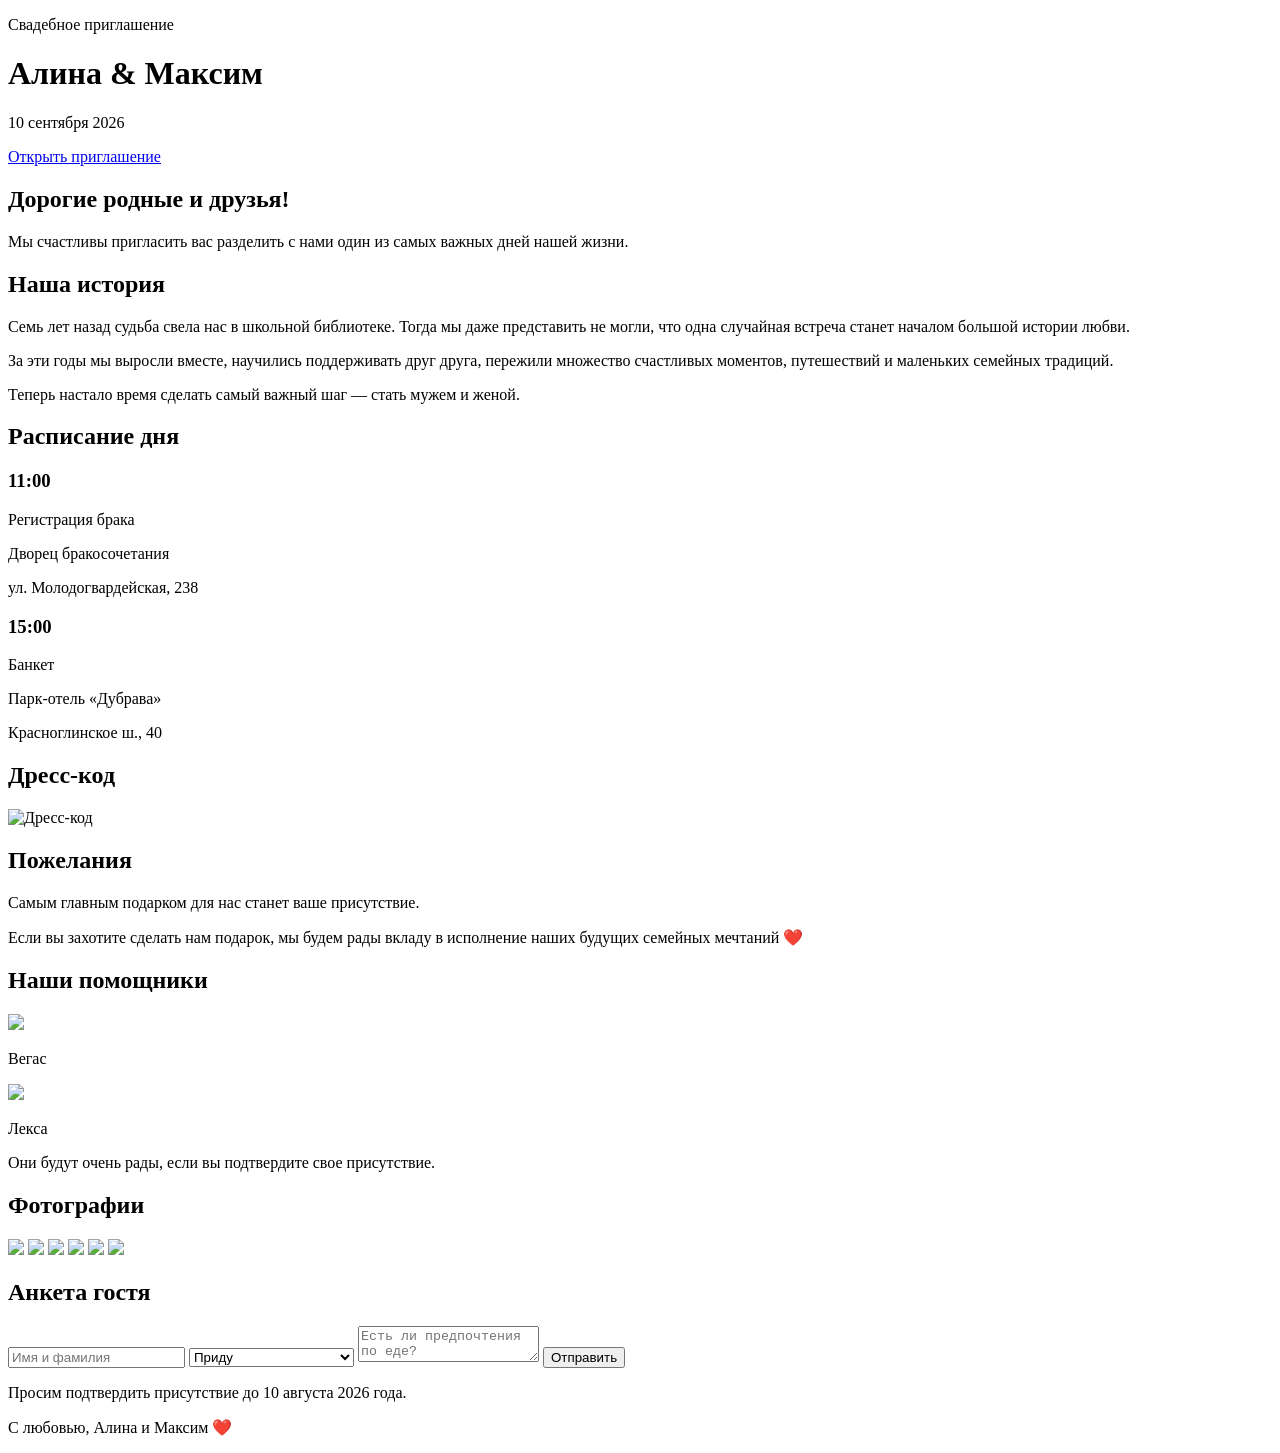
==== index.html @ b19cede5 "Create index.html" ====
<!DOCTYPE html>
<html lang="ru">
<head>
    <meta charset="UTF-8">
    <meta name="viewport" content="width=device-width, initial-scale=1.0">
    <title>Алина & Максим | 10.09.2026</title>

    <link rel="preconnect" href="https://fonts.googleapis.com">
    <link rel="preconnect" href="https://fonts.gstatic.com" crossorigin>

    <link href="https://fonts.googleapis.com/css2?family=Cormorant+Garamond:wght@300;400;500;600&family=Montserrat:wght@300;400;500&display=swap" rel="stylesheet">

    <link rel="stylesheet" href="style.css">
</head>

<body>

<header class="hero">

    <div class="overlay"></div>

    <div class="hero-content">

        <p class="subtitle">
            Свадебное приглашение
        </p>

        <h1>
            Алина <span>&</span> Максим
        </h1>

        <p class="date">
            10 сентября 2026
        </p>

        <a href="#invitation" class="button">
            Открыть приглашение
        </a>

    </div>

</header>

<section id="invitation" class="section">

    <h2>Дорогие родные и друзья!</h2>

    <p>
        Мы счастливы пригласить вас разделить с нами
        один из самых важных дней нашей жизни.
    </p>

</section>

<section class="section">

    <h2>Наша история</h2>

    <p>
        Семь лет назад судьба свела нас в школьной библиотеке.
        Тогда мы даже представить не могли,
        что одна случайная встреча станет началом
        большой истории любви.
    </p>

    <p>
        За эти годы мы выросли вместе,
        научились поддерживать друг друга,
        пережили множество счастливых моментов,
        путешествий и маленьких семейных традиций.
    </p>

    <p>
        Теперь настало время сделать самый важный шаг —
        стать мужем и женой.
    </p>

</section>

<section class="section">

    <h2>Расписание дня</h2>

    <div class="card">

        <h3>11:00</h3>

        <p>
            Регистрация брака
        </p>

        <p>
            Дворец бракосочетания
        </p>

        <p>
            ул. Молодогвардейская, 238
        </p>

    </div>

    <div class="card">

        <h3>15:00</h3>

        <p>
            Банкет
        </p>

        <p>
            Парк-отель «Дубрава»
        </p>

        <p>
            Красноглинское ш., 40
        </p>

    </div>

</section>

<section class="section">

    <h2>Дресс-код</h2>

    <img src="images/dresscode.jpg" alt="Дресс-код">

</section>

<section class="section">

    <h2>Пожелания</h2>

    <p>
        Самым главным подарком для нас станет ваше присутствие.
    </p>

    <p>
        Если вы захотите сделать нам подарок,
        мы будем рады вкладу в исполнение
        наших будущих семейных мечтаний ❤️
    </p>

</section>

<section class="section">

    <h2>Наши помощники</h2>

    <div class="cats">

        <div>

            <img src="images/vegas.png">

            <p>Вегас</p>

        </div>

        <div>

            <img src="images/lexa.png">

            <p>Лекса</p>

        </div>

    </div>

    <p>
        Они будут очень рады,
        если вы подтвердите свое присутствие.
    </p>

</section>

<section class="section">

    <h2>Фотографии</h2>

    <div class="gallery">

        <img src="images/photo1.jpg">
        <img src="images/photo2.jpg">
        <img src="images/photo3.jpg">
        <img src="images/photo4.jpg">
        <img src="images/photo5.jpg">
        <img src="images/photo6.jpg">

    </div>

</section>

<section class="section">

    <h2>Анкета гостя</h2>

    <form id="guestForm">

        <input
            type="text"
            placeholder="Имя и фамилия"
            required
        >

        <select required>

            <option>Приду</option>

            <option>К сожалению, не смогу</option>

        </select>

        <textarea
            placeholder="Есть ли предпочтения по еде?"
        ></textarea>

        <button type="submit">
            Отправить
        </button>

    </form>

    <p class="deadline">
        Просим подтвердить присутствие
        до 10 августа 2026 года.
    </p>

</section>

<footer>

    <p>
        С любовью,
        Алина и Максим ❤️
    </p>

</footer>

<script src="script.js"></script>

</body>
</html>
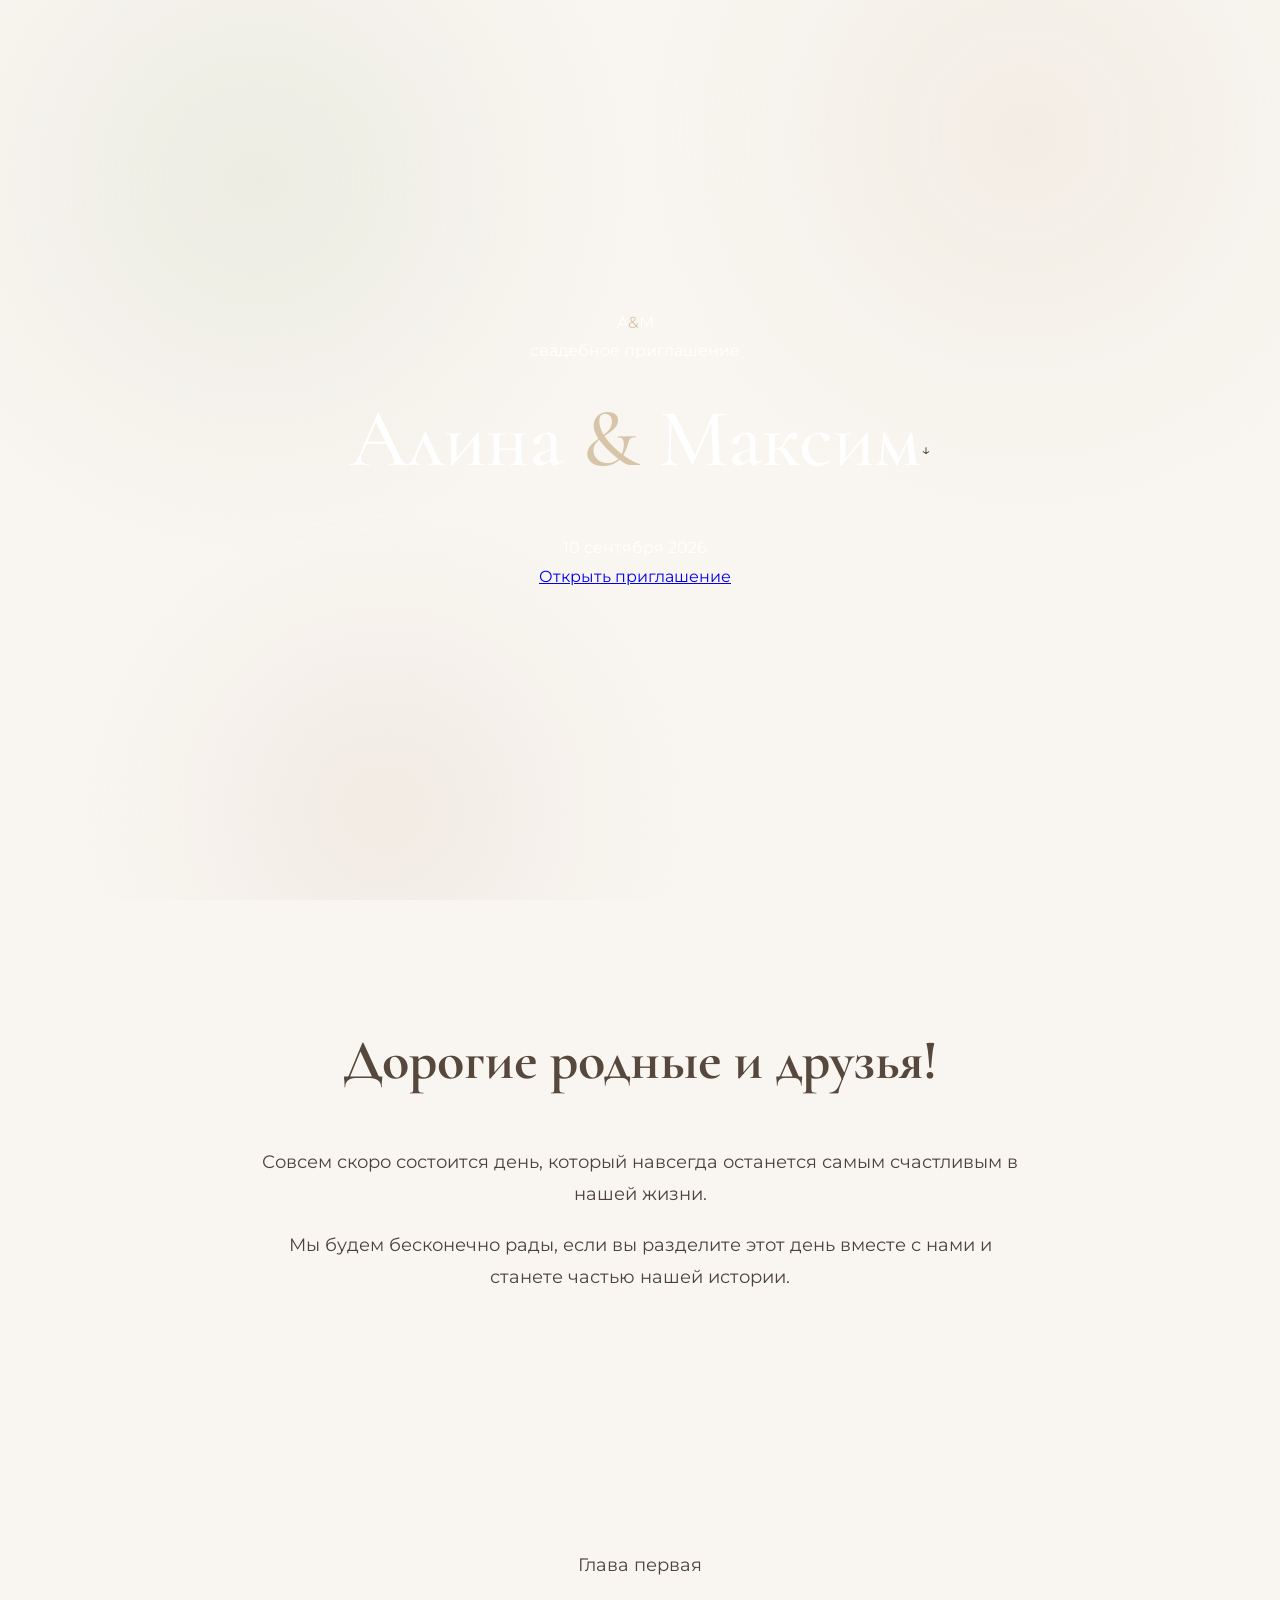
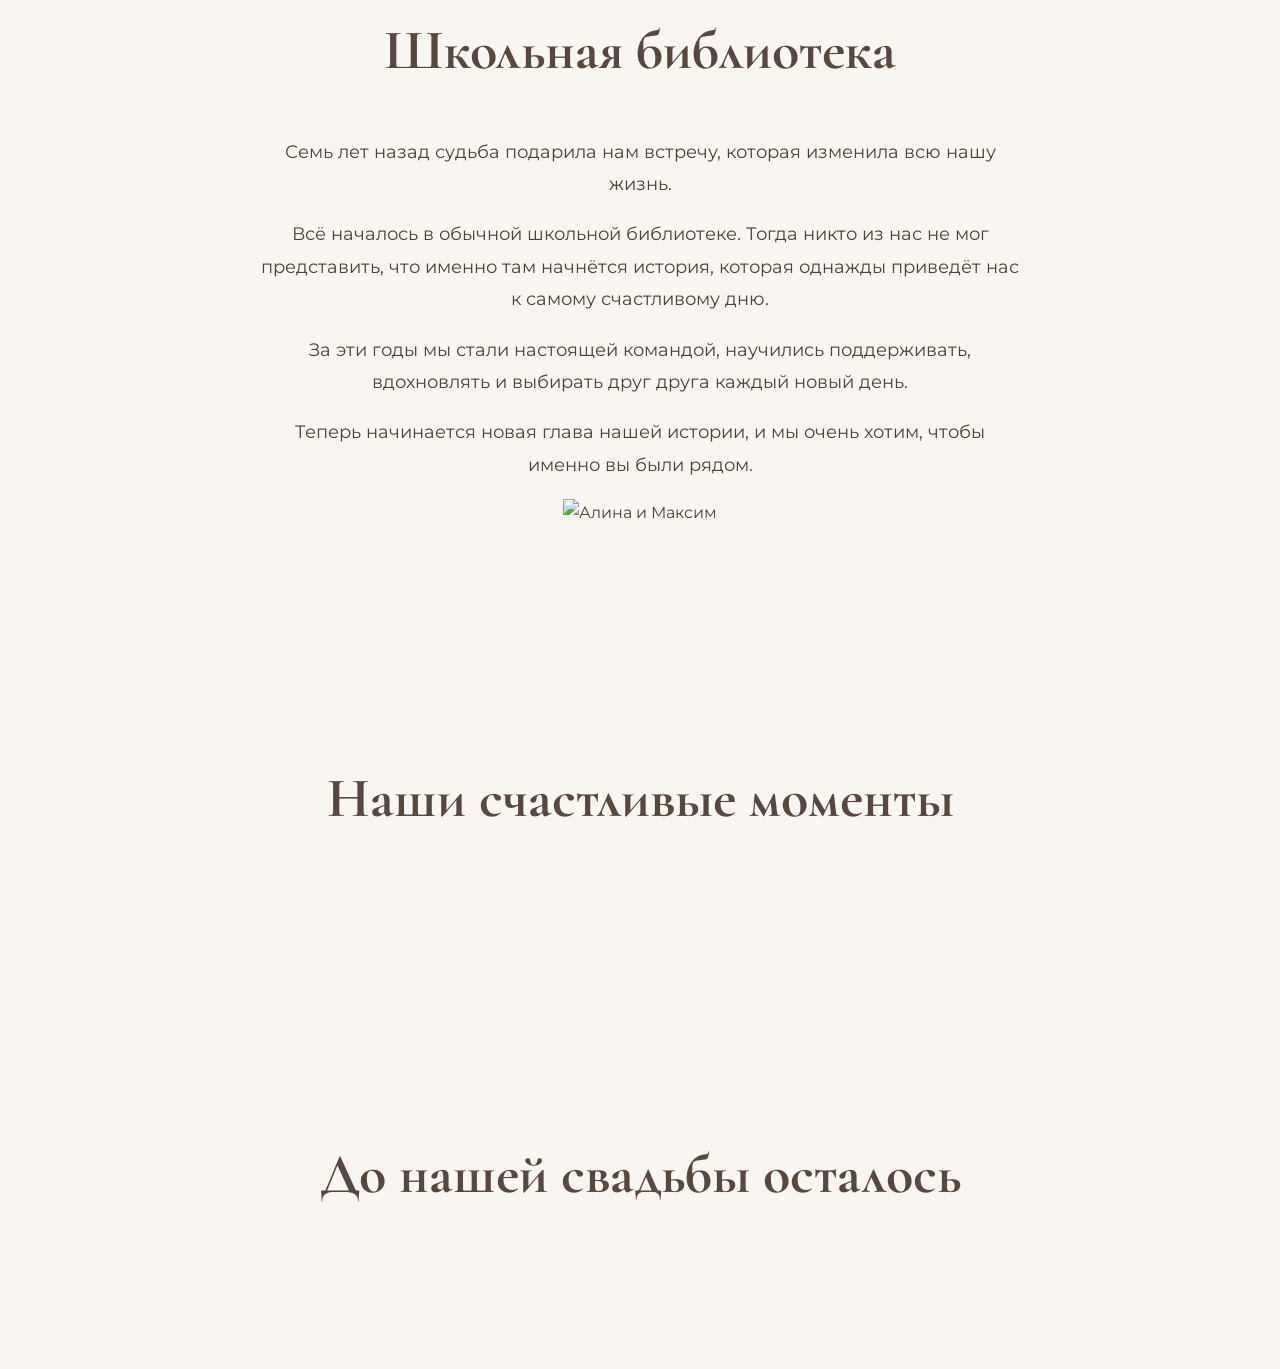
==== commit 7944c900: "Update index.html" ====
--- a/index.html
+++ b/index.html
@@ -1,243 +1,243 @@
 <!DOCTYPE html>
 <html lang="ru">
+
 <head>
+
     <meta charset="UTF-8">
     <meta name="viewport" content="width=device-width, initial-scale=1.0">
-    <title>Алина & Максим | 10.09.2026</title>
+
+    <title>Алина & Максим | 10 сентября 2026</title>
+
+    <meta name="description"
+        content="Свадебное приглашение Алины и Максима">
+
+    <meta name="theme-color" content="#F7F3EE">
 
     <link rel="preconnect" href="https://fonts.googleapis.com">
     <link rel="preconnect" href="https://fonts.gstatic.com" crossorigin>
 
-    <link href="https://fonts.googleapis.com/css2?family=Cormorant+Garamond:wght@300;400;500;600&family=Montserrat:wght@300;400;500&display=swap" rel="stylesheet">
+    <link href="https://fonts.googleapis.com/css2?family=Cormorant+Garamond:wght@300;400;500;600;700&family=Montserrat:wght@300;400;500&display=swap"
+        rel="stylesheet">
 
     <link rel="stylesheet" href="style.css">
+
 </head>
 
 <body>
 
+<!-- ================= HERO ================= -->
+
 <header class="hero">
 
-    <div class="overlay"></div>
+    <div class="hero-background"></div>
+
+    <div class="hero-overlay"></div>
 
     <div class="hero-content">
 
-        <p class="subtitle">
-            Свадебное приглашение
+        <div class="logo">
+
+            A<span>&</span>M
+
+        </div>
+
+        <p class="hero-subtitle">
+
+            свадебное приглашение
+
         </p>
 
         <h1>
-            Алина <span>&</span> Максим
+
+            Алина
+            <span>&</span>
+            Максим
+
         </h1>
 
-        <p class="date">
+        <p class="hero-date">
+
             10 сентября 2026
-        </p>
-
-        <a href="#invitation" class="button">
+
+        </p>
+
+        <a href="#welcome" class="main-button">
+
             Открыть приглашение
+
         </a>
 
     </div>
 
+    <div class="scroll-down">
+
+        ↓
+
+    </div>
+
 </header>
 
-<section id="invitation" class="section">
-
-    <h2>Дорогие родные и друзья!</h2>
-
-    <p>
-        Мы счастливы пригласить вас разделить с нами
-        один из самых важных дней нашей жизни.
-    </p>
-
-</section>
+<!-- ================= ПРИВЕТСТВИЕ ================= -->
+
+<section id="welcome" class="section">
+
+    <div class="container">
+
+        <h2>
+
+            Дорогие родные и друзья!
+
+        </h2>
+
+        <div class="divider"></div>
+
+        <p>
+
+            Совсем скоро состоится день,
+            который навсегда останется
+            самым счастливым в нашей жизни.
+
+        </p>
+
+        <p>
+
+            Мы будем бесконечно рады,
+            если вы разделите этот день вместе с нами
+            и станете частью нашей истории.
+
+        </p>
+
+    </div>
+
+</section>
+
+<!-- ================= НАША ИСТОРИЯ ================= -->
+
+<section class="section story">
+
+    <div class="container">
+
+        <p class="chapter">
+
+            Глава первая
+
+        </p>
+
+        <h2>
+
+            Школьная библиотека
+
+        </h2>
+
+        <div class="story-grid">
+
+            <div class="story-text">
+
+                <p>
+
+                    Семь лет назад судьба
+                    подарила нам встречу,
+                    которая изменила всю нашу жизнь.
+
+                </p>
+
+                <p>
+
+                    Всё началось в обычной школьной библиотеке.
+
+                    Тогда никто из нас не мог представить,
+                    что именно там начнётся история,
+                    которая однажды приведёт нас
+                    к самому счастливому дню.
+
+                </p>
+
+                <p>
+
+                    За эти годы мы стали
+                    настоящей командой,
+                    научились поддерживать,
+                    вдохновлять и выбирать друг друга
+                    каждый новый день.
+
+                </p>
+
+                <p>
+
+                    Теперь начинается
+                    новая глава нашей истории,
+                    и мы очень хотим,
+                    чтобы именно вы были рядом.
+
+                </p>
+
+            </div>
+
+            <div class="story-image">
+
+                <!-- СЮДА ПОЗЖЕ ПОСТАВИМ АКВАРЕЛЬНУЮ ИЛЛЮСТРАЦИЮ -->
+
+                <img
+                    src="images/story-watercolor.jpg"
+                    alt="Алина и Максим">
+
+            </div>
+
+        </div>
+
+    </div>
+
+</section>
+
+<!-- ================= ГАЛЕРЕЯ ================= -->
 
 <section class="section">
 
-    <h2>Наша история</h2>
-
-    <p>
-        Семь лет назад судьба свела нас в школьной библиотеке.
-        Тогда мы даже представить не могли,
-        что одна случайная встреча станет началом
-        большой истории любви.
-    </p>
-
-    <p>
-        За эти годы мы выросли вместе,
-        научились поддерживать друг друга,
-        пережили множество счастливых моментов,
-        путешествий и маленьких семейных традиций.
-    </p>
-
-    <p>
-        Теперь настало время сделать самый важный шаг —
-        стать мужем и женой.
-    </p>
-
-</section>
-
-<section class="section">
-
-    <h2>Расписание дня</h2>
-
-    <div class="card">
-
-        <h3>11:00</h3>
-
-        <p>
-            Регистрация брака
-        </p>
-
-        <p>
-            Дворец бракосочетания
-        </p>
-
-        <p>
-            ул. Молодогвардейская, 238
-        </p>
-
-    </div>
-
-    <div class="card">
-
-        <h3>15:00</h3>
-
-        <p>
-            Банкет
-        </p>
-
-        <p>
-            Парк-отель «Дубрава»
-        </p>
-
-        <p>
-            Красноглинское ш., 40
-        </p>
-
-    </div>
-
-</section>
-
-<section class="section">
-
-    <h2>Дресс-код</h2>
-
-    <img src="images/dresscode.jpg" alt="Дресс-код">
-
-</section>
-
-<section class="section">
-
-    <h2>Пожелания</h2>
-
-    <p>
-        Самым главным подарком для нас станет ваше присутствие.
-    </p>
-
-    <p>
-        Если вы захотите сделать нам подарок,
-        мы будем рады вкладу в исполнение
-        наших будущих семейных мечтаний ❤️
-    </p>
-
-</section>
-
-<section class="section">
-
-    <h2>Наши помощники</h2>
-
-    <div class="cats">
-
-        <div>
-
-            <img src="images/vegas.png">
-
-            <p>Вегас</p>
-
-        </div>
-
-        <div>
-
-            <img src="images/lexa.png">
-
-            <p>Лекса</p>
-
-        </div>
-
-    </div>
-
-    <p>
-        Они будут очень рады,
-        если вы подтвердите свое присутствие.
-    </p>
-
-</section>
-
-<section class="section">
-
-    <h2>Фотографии</h2>
-
-    <div class="gallery">
-
-        <img src="images/photo1.jpg">
-        <img src="images/photo2.jpg">
-        <img src="images/photo3.jpg">
-        <img src="images/photo4.jpg">
-        <img src="images/photo5.jpg">
-        <img src="images/photo6.jpg">
-
-    </div>
-
-</section>
-
-<section class="section">
-
-    <h2>Анкета гостя</h2>
-
-    <form id="guestForm">
-
-        <input
-            type="text"
-            placeholder="Имя и фамилия"
-            required
-        >
-
-        <select required>
-
-            <option>Приду</option>
-
-            <option>К сожалению, не смогу</option>
-
-        </select>
-
-        <textarea
-            placeholder="Есть ли предпочтения по еде?"
-        ></textarea>
-
-        <button type="submit">
-            Отправить
-        </button>
-
-    </form>
-
-    <p class="deadline">
-        Просим подтвердить присутствие
-        до 10 августа 2026 года.
-    </p>
-
-</section>
-
-<footer>
-
-    <p>
-        С любовью,
-        Алина и Максим ❤️
-    </p>
-
-</footer>
-
-<script src="script.js"></script>
-
-</body>
-</html>
+    <div class="container">
+
+        <h2>
+
+            Наши счастливые моменты
+
+        </h2>
+
+        <div class="divider"></div>
+
+        <div class="gallery">
+
+            <img src="images/photo1.jpg" alt="">
+            <img src="images/photo2.jpg" alt="">
+            <img src="images/photo3.jpg" alt="">
+            <img src="images/photo4.jpg" alt="">
+            <img src="images/photo5.jpg" alt="">
+            <img src="images/photo6.jpg" alt="">
+
+        </div>
+
+    </div>
+
+</section>
+
+<!-- ================= ТАЙМЕР ================= -->
+
+<section class="section timer-section">
+
+    <div class="container">
+
+        <h2>
+
+            До нашей свадьбы осталось
+
+        </h2>
+
+        <div class="divider"></div>
+
+        <div id="countdown">
+
+            <!-- сюда script.js автоматически подставит таймер -->
+
+        </div>
+
+    </div>
+
+</section>
--- a/style.css
+++ b/style.css
@@ -0,0 +1,477 @@
+/* ===========================
+   Wedding Invitation
+   Alina & Maxim
+=========================== */
+
+*{
+    margin:0;
+    padding:0;
+    box-sizing:border-box;
+}
+
+html{
+    scroll-behavior:smooth;
+}
+
+body{
+
+    font-family:'Montserrat',sans-serif;
+
+    background:#f9f6f1;
+
+    color:#4b423b;
+
+    line-height:1.8;
+
+    overflow-x:hidden;
+
+}
+
+/* Фон бумаги */
+
+body::before{
+
+    content:"";
+
+    position:fixed;
+
+    inset:0;
+
+    background-image:
+        radial-gradient(circle at 20% 20%,rgba(183,194,164,.18),transparent 30%),
+        radial-gradient(circle at 80% 15%,rgba(218,204,183,.20),transparent 30%),
+        radial-gradient(circle at 30% 90%,rgba(208,189,171,.18),transparent 25%);
+
+    pointer-events:none;
+
+    z-index:-2;
+
+}
+
+/* ================= */
+
+.hero{
+
+    min-height:100vh;
+
+    display:flex;
+
+    align-items:center;
+
+    justify-content:center;
+
+    text-align:center;
+
+    position:relative;
+
+    padding:40px;
+
+    overflow:hidden;
+
+}
+
+/* сюда потом поставим вашу картинку */
+
+.hero::before{
+
+    content:"";
+
+    position:absolute;
+
+    inset:0;
+
+    background:url(images/cover.jpg) center center/cover;
+
+    filter:brightness(.62);
+
+    z-index:-2;
+
+}
+
+.overlay{
+
+    position:absolute;
+
+    inset:0;
+
+    background:linear-gradient(rgba(0,0,0,.15),rgba(0,0,0,.45));
+
+    z-index:-1;
+
+}
+
+.hero-content{
+
+    color:white;
+
+    max-width:700px;
+
+    animation:fadeUp 1.2s ease;
+
+}
+
+.subtitle{
+
+    letter-spacing:6px;
+
+    text-transform:uppercase;
+
+    font-size:14px;
+
+    margin-bottom:25px;
+
+}
+
+.hero h1{
+
+    font-family:"Cormorant Garamond",serif;
+
+    font-size:82px;
+
+    font-weight:500;
+
+    margin-bottom:20px;
+
+}
+
+.hero span{
+
+    color:#d6c5a8;
+
+}
+
+.date{
+
+    font-size:28px;
+
+    margin-bottom:50px;
+
+}
+
+.button{
+
+    display:inline-block;
+
+    text-decoration:none;
+
+    background:#ffffff;
+
+    color:#4d433d;
+
+    padding:16px 42px;
+
+    border-radius:50px;
+
+    transition:.35s;
+
+    font-weight:500;
+
+}
+
+.button:hover{
+
+    transform:translateY(-4px);
+
+    box-shadow:0 15px 35px rgba(0,0,0,.18);
+
+}
+
+/* ================= */
+
+.section{
+
+    max-width:950px;
+
+    margin:auto;
+
+    padding:110px 30px;
+
+    text-align:center;
+
+}
+
+.section h2{
+
+    font-family:"Cormorant Garamond",serif;
+
+    font-size:56px;
+
+    margin-bottom:35px;
+
+    color:#57483e;
+
+}
+
+.section p{
+
+    max-width:760px;
+
+    margin:18px auto;
+
+    font-size:18px;
+
+}
+
+/* ================= */
+
+.card{
+
+    background:white;
+
+    padding:40px;
+
+    margin:30px auto;
+
+    border-radius:30px;
+
+    box-shadow:0 15px 45px rgba(0,0,0,.08);
+
+    max-width:620px;
+
+    transition:.4s;
+
+}
+
+.card:hover{
+
+    transform:translateY(-6px);
+
+}
+
+.card h3{
+
+    font-family:"Cormorant Garamond",serif;
+
+    font-size:42px;
+
+    margin-bottom:15px;
+
+}
+
+/* ================= */
+
+.gallery{
+
+    display:grid;
+
+    grid-template-columns:repeat(3,1fr);
+
+    gap:20px;
+
+}
+
+.gallery img{
+
+    width:100%;
+
+    border-radius:22px;
+
+    object-fit:cover;
+
+    transition:.45s;
+
+    cursor:pointer;
+
+}
+
+.gallery img:hover{
+
+    transform:scale(1.03);
+
+}
+
+/* ================= */
+
+.cats{
+
+    display:flex;
+
+    justify-content:center;
+
+    gap:70px;
+
+    margin:45px 0;
+
+    flex-wrap:wrap;
+
+}
+
+.cats img{
+
+    width:170px;
+
+    transition:.4s;
+
+}
+
+.cats img:hover{
+
+    transform:rotate(-6deg) scale(1.08);
+
+}
+
+/* ================= */
+
+form{
+
+    display:flex;
+
+    flex-direction:column;
+
+    gap:18px;
+
+    max-width:620px;
+
+    margin:auto;
+
+}
+
+input,select,textarea{
+
+    border:none;
+
+    border-radius:18px;
+
+    padding:18px;
+
+    background:white;
+
+    font-size:16px;
+
+    box-shadow:0 8px 24px rgba(0,0,0,.08);
+
+    font-family:inherit;
+
+}
+
+textarea{
+
+    resize:none;
+
+    min-height:150px;
+
+}
+
+button{
+
+    background:#6e7c58;
+
+    color:white;
+
+    border:none;
+
+    border-radius:50px;
+
+    padding:18px;
+
+    cursor:pointer;
+
+    transition:.35s;
+
+    font-size:17px;
+
+}
+
+button:hover{
+
+    transform:translateY(-3px);
+
+    background:#596548;
+
+}
+
+/* ================= */
+
+.deadline{
+
+    margin-top:35px;
+
+    font-style:italic;
+
+    color:#7a6b62;
+
+}
+
+footer{
+
+    padding:70px;
+
+    text-align:center;
+
+    background:white;
+
+    font-family:"Cormorant Garamond",serif;
+
+    font-size:36px;
+
+}
+
+/* ================= */
+
+@keyframes fadeUp{
+
+    from{
+
+        opacity:0;
+
+        transform:translateY(45px);
+
+    }
+
+    to{
+
+        opacity:1;
+
+        transform:translateY(0);
+
+    }
+
+}
+
+/* ================= */
+
+@media(max-width:900px){
+
+.hero h1{
+
+font-size:56px;
+
+}
+
+.section h2{
+
+font-size:42px;
+
+}
+
+.gallery{
+
+grid-template-columns:1fr;
+
+}
+
+.cats{
+
+gap:30px;
+
+}
+
+.cats img{
+
+width:120px;
+
+}
+
+.section{
+
+padding:80px 22px;
+
+}
+
+.card{
+
+padding:28px;
+
+}
+
+}
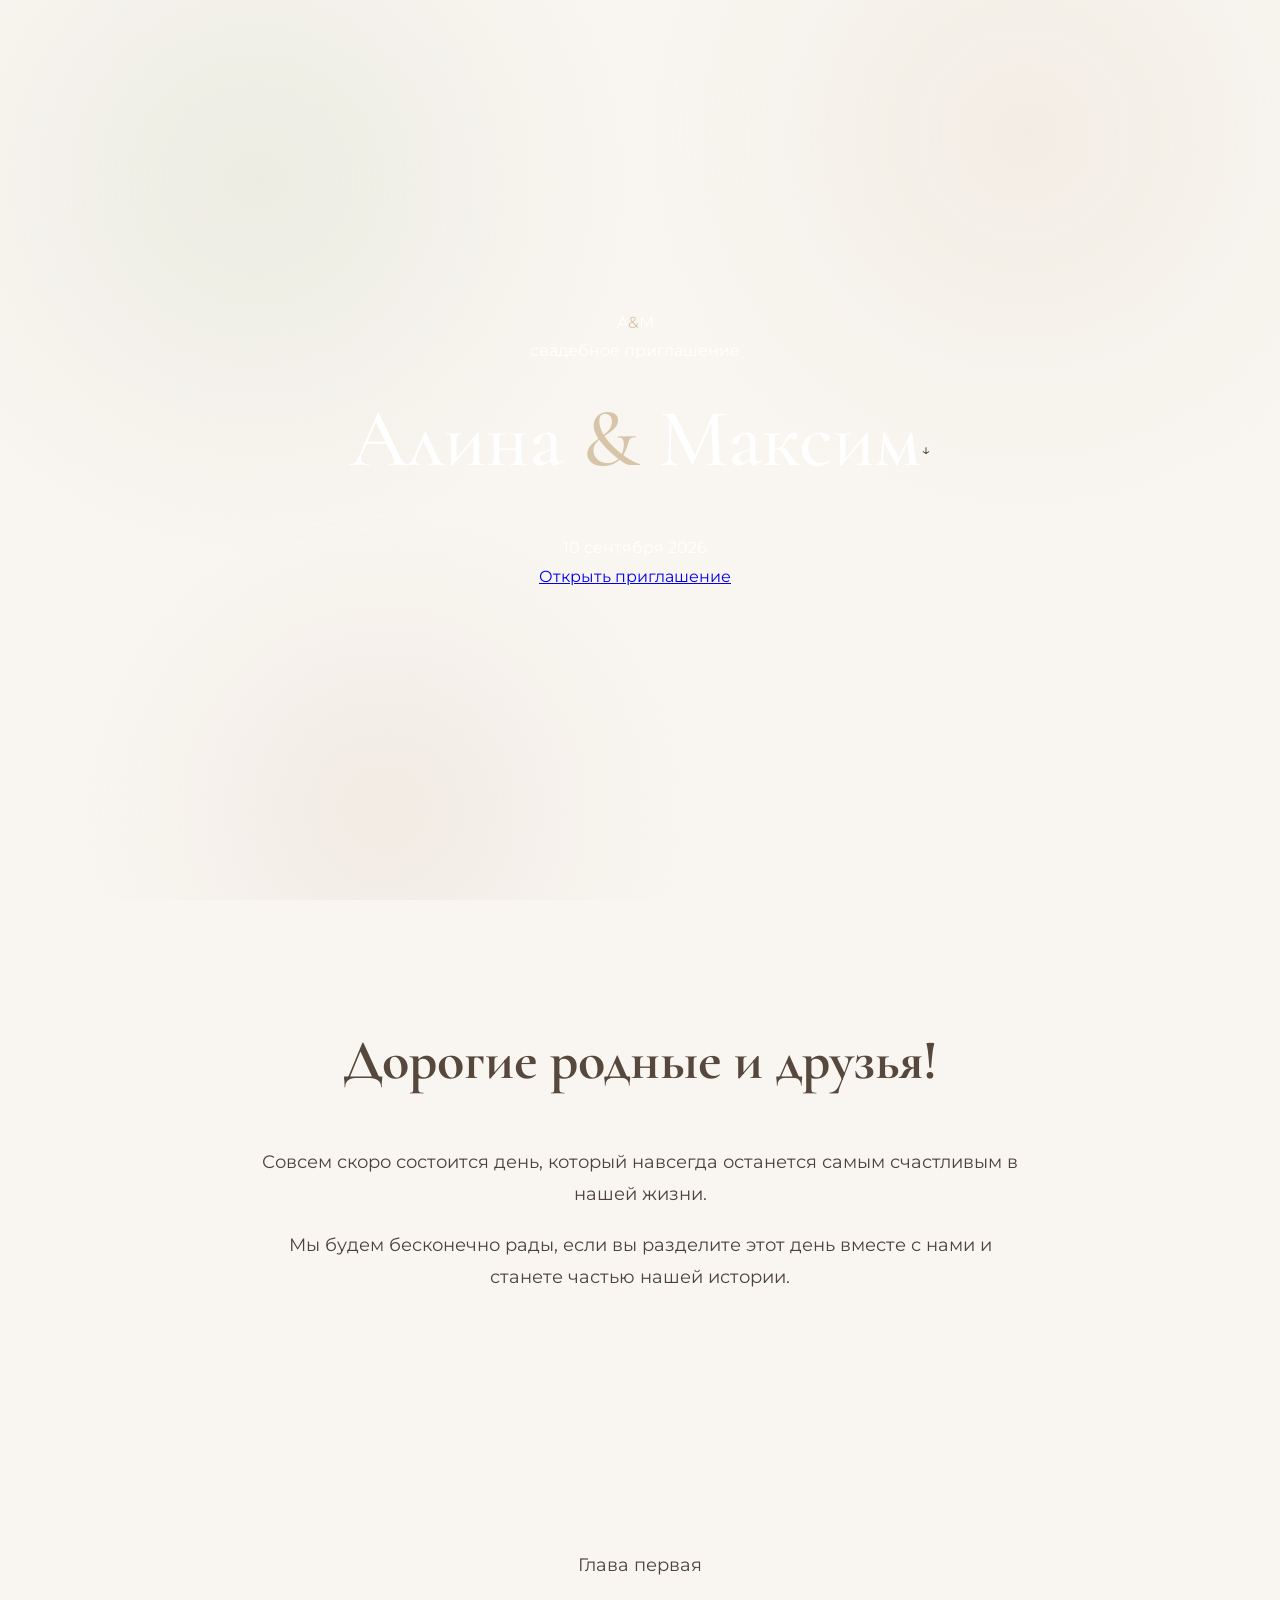
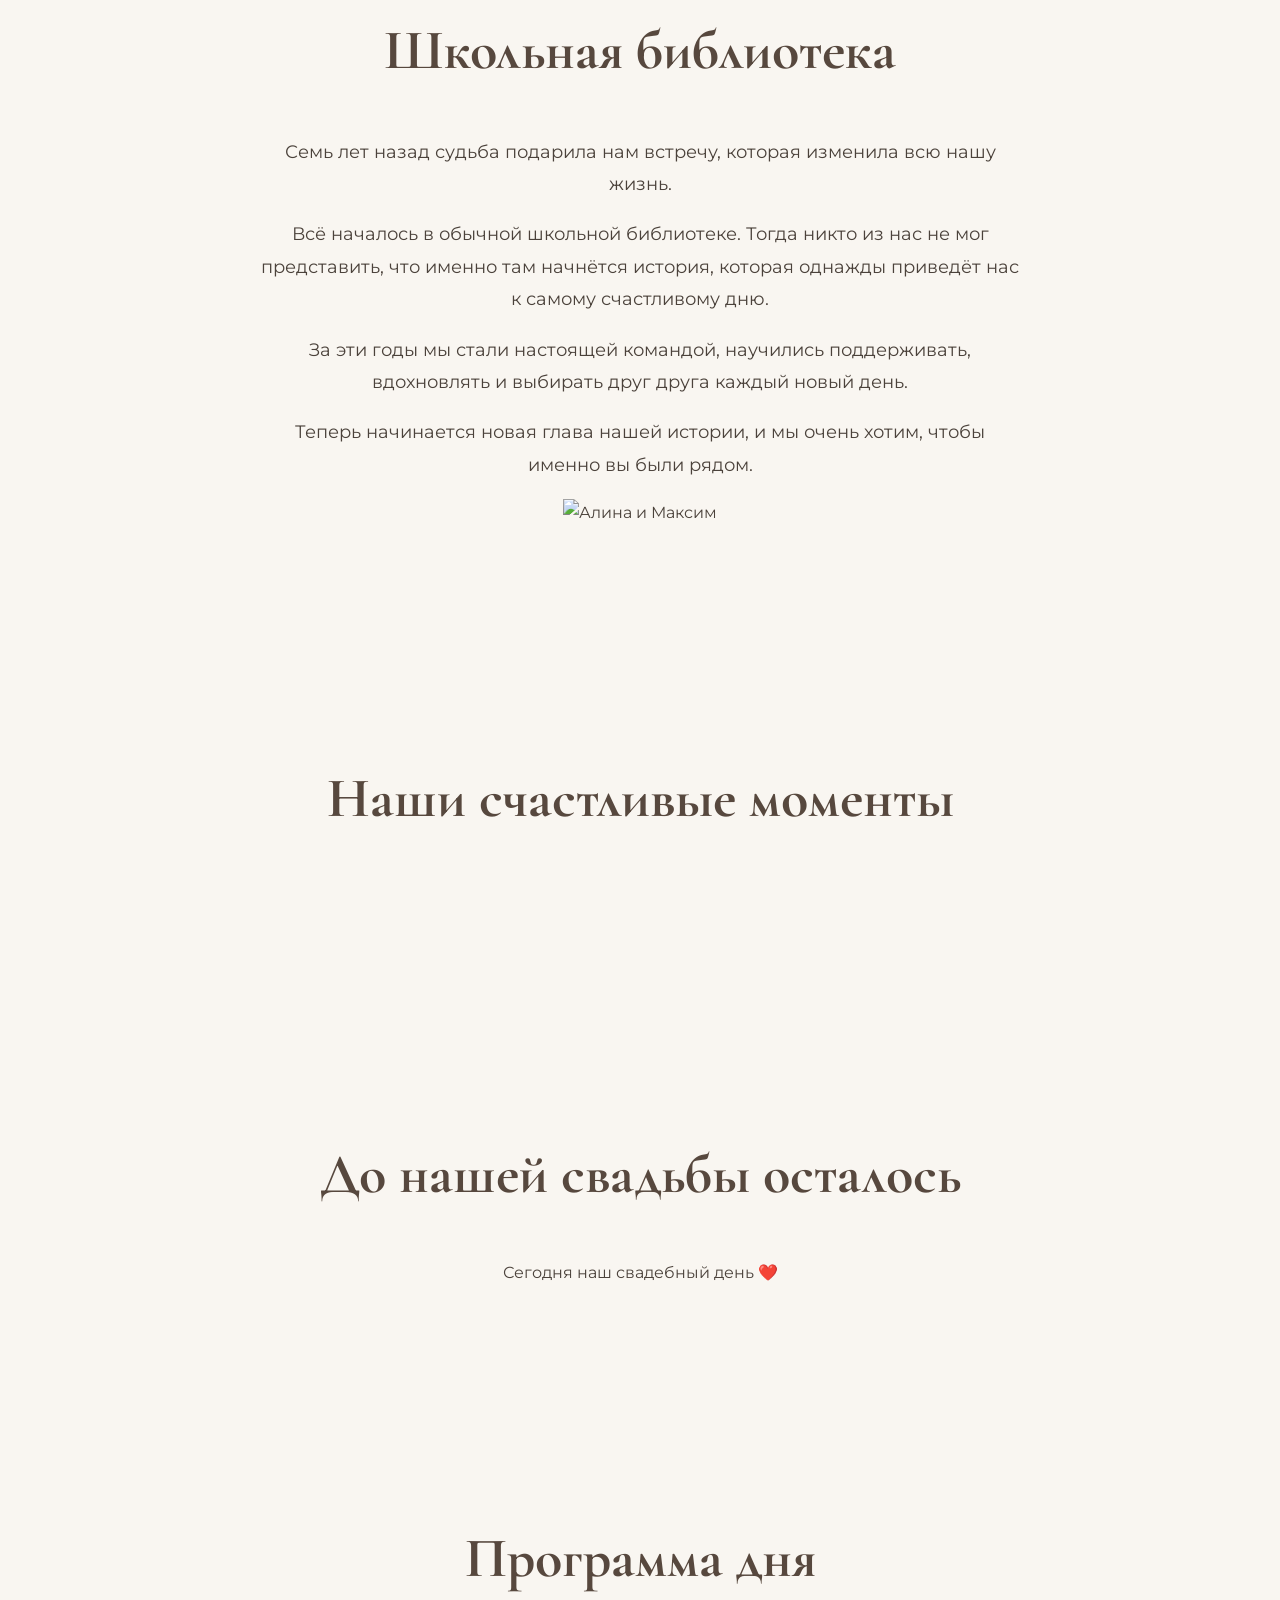
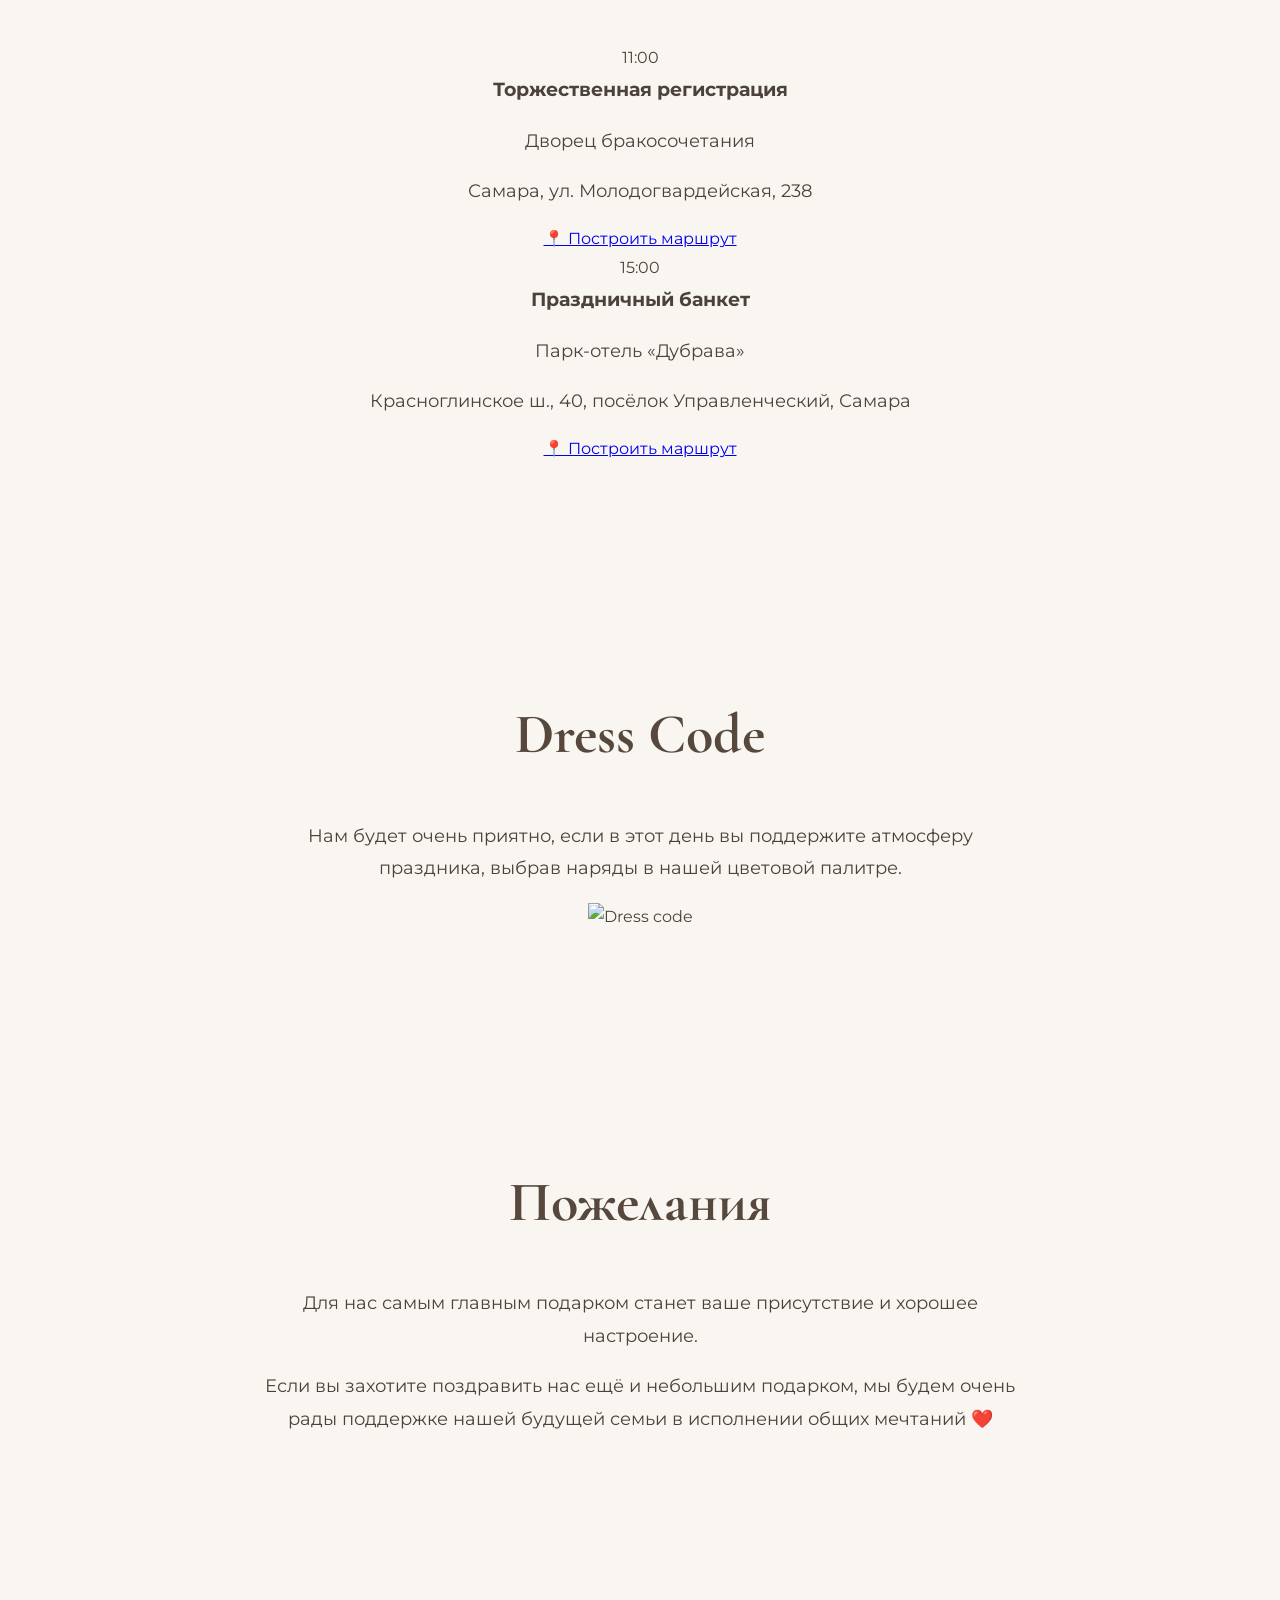
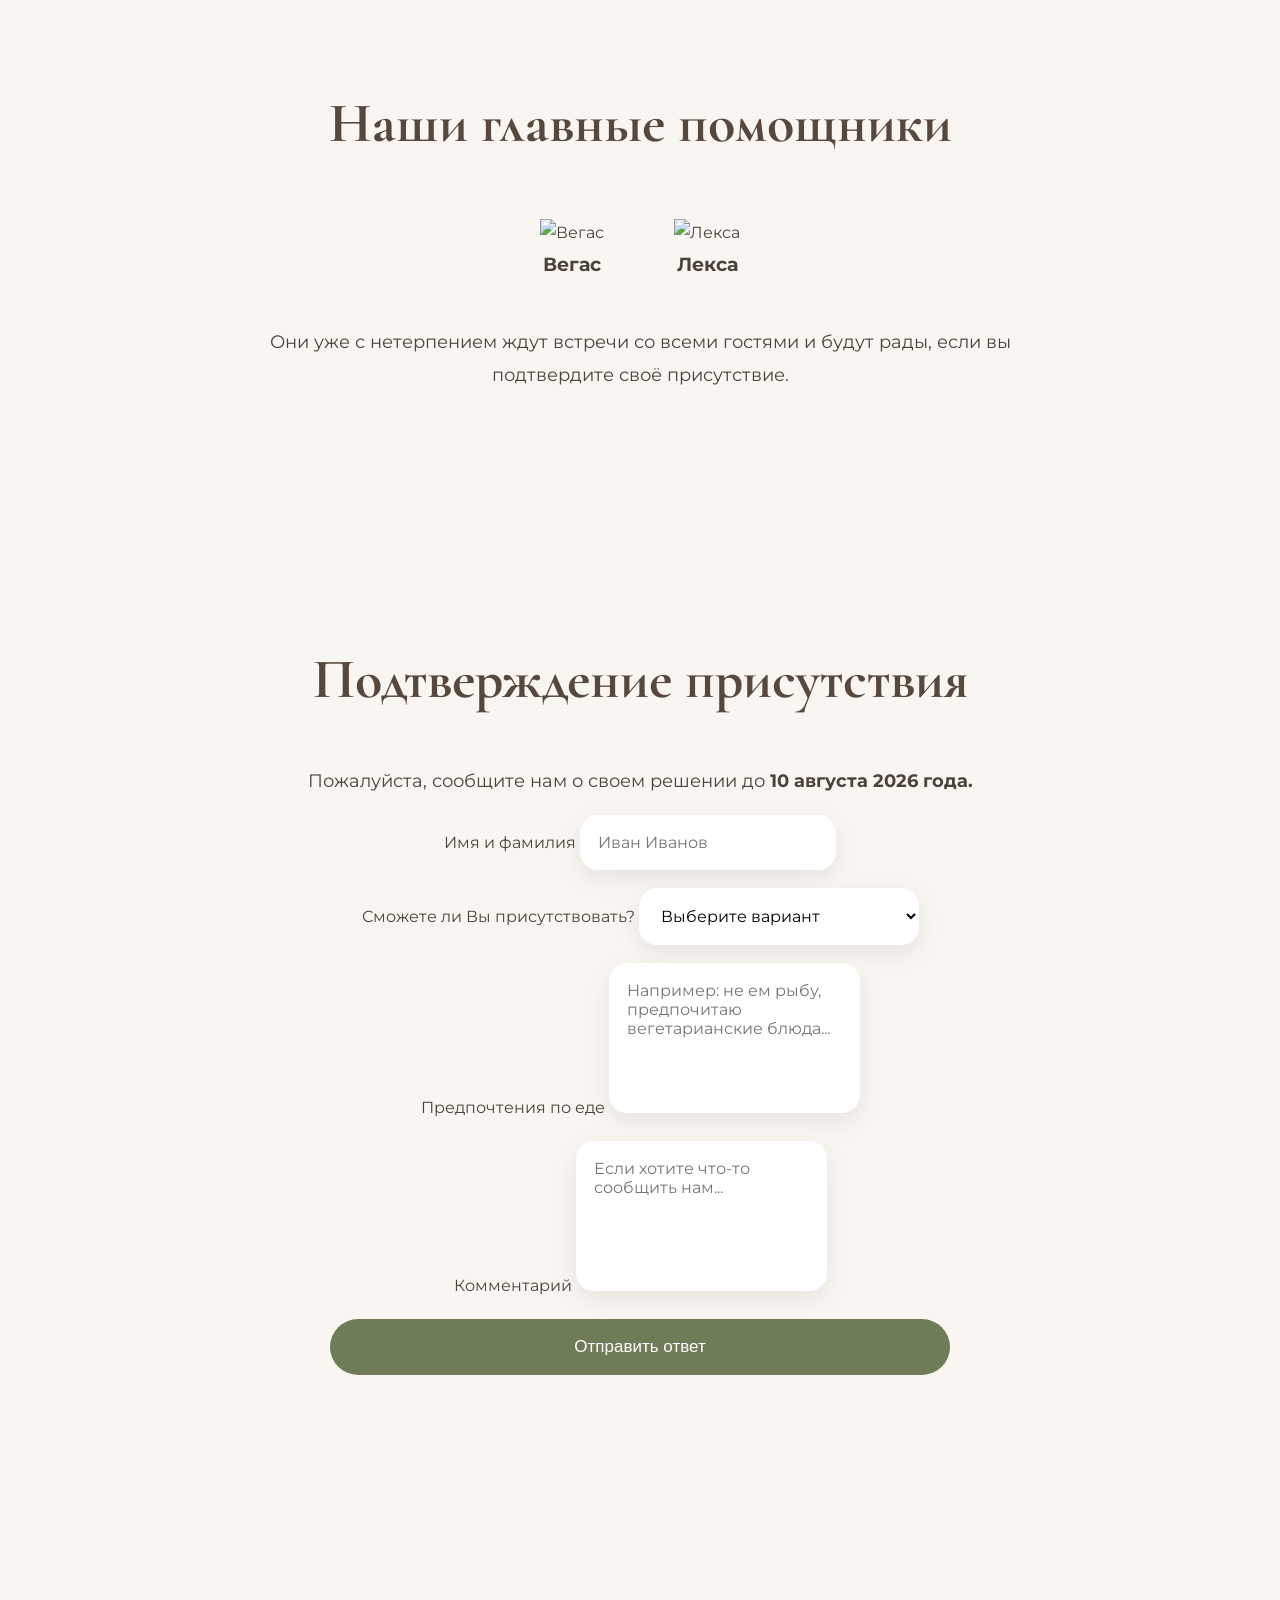
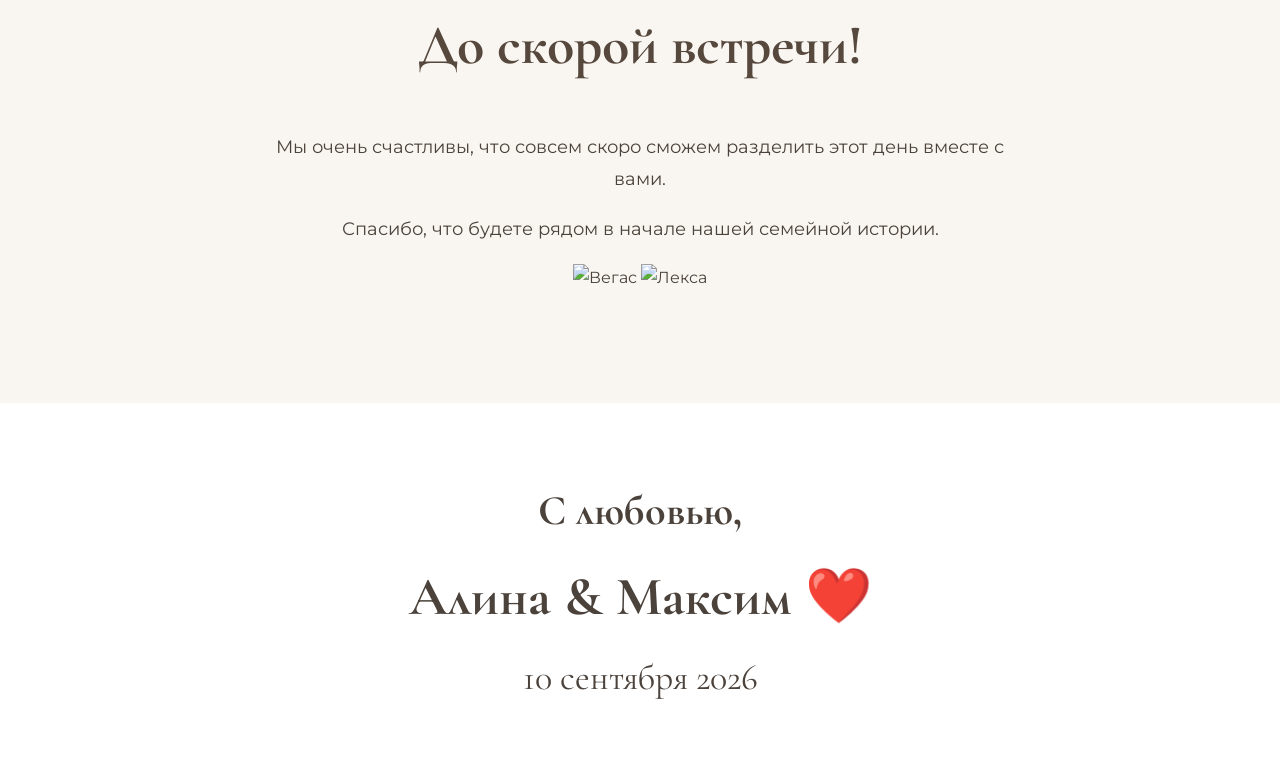
==== commit d3c5fbbe: "Update index.html" ====
--- a/index.html
+++ b/index.html
@@ -241,3 +241,419 @@
     </div>
 
 </section>
+<!-- ================= ПРОГРАММА ДНЯ ================= -->
+
+<section class="section timeline-section">
+
+    <div class="container">
+
+        <h2>Программа дня</h2>
+
+        <div class="divider"></div>
+
+        <div class="timeline">
+
+            <div class="timeline-card">
+
+                <div class="time">
+                    11:00
+                </div>
+
+                <h3>Торжественная регистрация</h3>
+
+                <p class="place">
+                    Дворец бракосочетания
+                </p>
+
+                <p>
+                    Самара,
+                    ул. Молодогвардейская, 238
+                </p>
+
+                <a class="map-button"
+                   href="https://yandex.ru/navi/org/dvorets_brakosochetaniya/1017085378?si=v8jr1ygmgj2md4wvwre6xwd7kw"
+                   target="_blank">
+
+                    📍 Построить маршрут
+
+                </a>
+
+            </div>
+
+            <div class="timeline-line"></div>
+
+            <div class="timeline-card">
+
+                <div class="time">
+                    15:00
+                </div>
+
+                <h3>Праздничный банкет</h3>
+
+                <p class="place">
+                    Парк-отель «Дубрава»
+                </p>
+
+                <p>
+                    Красноглинское ш., 40,
+                    посёлок Управленческий,
+                    Самара
+                </p>
+
+                <a class="map-button"
+                   href="https://yandex.ru/navi/org/park_otel_dubrava/120420083213?si=v8jr1ygmgj2md4wvwre6xwd7kw"
+                   target="_blank">
+
+                    📍 Построить маршрут
+
+                </a>
+
+            </div>
+
+        </div>
+
+    </div>
+
+</section>
+
+<!-- ================= DRESS CODE ================= -->
+
+<section class="section">
+
+    <div class="container">
+
+        <h2>Dress Code</h2>
+
+        <div class="divider"></div>
+
+        <p>
+
+            Нам будет очень приятно,
+            если в этот день вы поддержите
+            атмосферу праздника,
+            выбрав наряды в нашей цветовой палитре.
+
+        </p>
+
+        <div class="dress-grid">
+
+            <div class="color-card"
+
+                 style="background:#F6F2EB;">
+
+            </div>
+
+            <div class="color-card"
+
+                 style="background:#D9D1C5;">
+
+            </div>
+
+            <div class="color-card"
+
+                 style="background:#B8C2AA;">
+
+            </div>
+
+            <div class="color-card"
+
+                 style="background:#8B7B6A;">
+
+            </div>
+
+            <div class="color-card"
+
+                 style="background:#4A4E3F;">
+
+            </div>
+
+        </div>
+
+        <img
+
+            class="dress-image"
+
+            src="images/dresscode.jpg"
+
+            alt="Dress code">
+
+    </div>
+
+</section>
+
+<!-- ================= ПОЖЕЛАНИЯ ================= -->
+
+<section class="section wishes">
+
+    <div class="container">
+
+        <h2>Пожелания</h2>
+
+        <div class="divider"></div>
+
+        <p>
+
+            Для нас самым главным подарком
+            станет ваше присутствие
+            и хорошее настроение.
+
+        </p>
+
+        <p>
+
+            Если вы захотите поздравить нас
+            ещё и небольшим подарком,
+            мы будем очень рады поддержке
+            нашей будущей семьи
+            в исполнении общих мечтаний ❤️
+
+        </p>
+
+    </div>
+
+</section>
+
+<!-- ================= КОТИКИ ================= -->
+
+<section class="section">
+
+    <div class="container">
+
+        <h2>
+
+            Наши главные помощники
+
+        </h2>
+
+        <div class="divider"></div>
+
+        <div class="cats">
+
+            <div class="cat-card">
+
+                <img
+
+                    src="images/vegas.png"
+
+                    alt="Вегас">
+
+                <h3>
+
+                    Вегас
+
+                </h3>
+
+            </div>
+
+            <div class="cat-card">
+
+                <img
+
+                    src="images/lexa.png"
+
+                    alt="Лекса">
+
+                <h3>
+
+                    Лекса
+
+                </h3>
+
+            </div>
+
+        </div>
+
+        <p>
+
+            Они уже с нетерпением ждут встречи
+            со всеми гостями
+            и будут рады,
+            если вы подтвердите своё присутствие.
+
+        </p>
+
+    </div>
+
+</section>
+<!-- ================= RSVP ================= -->
+
+<section id="rsvp" class="section rsvp-section">
+
+    <div class="container">
+
+        <h2>Подтверждение присутствия</h2>
+
+        <div class="divider"></div>
+
+        <p class="section-description">
+
+            Пожалуйста, сообщите нам о своем решении
+            до <strong>10 августа 2026 года.</strong>
+
+        </p>
+
+        <form id="guestForm" class="rsvp-form">
+
+            <div class="input-group">
+
+                <label for="fullname">
+                    Имя и фамилия
+                </label>
+
+                <input
+                    id="fullname"
+                    name="fullname"
+                    type="text"
+                    placeholder="Иван Иванов"
+                    required>
+
+            </div>
+
+            <div class="input-group">
+
+                <label for="attendance">
+                    Сможете ли Вы присутствовать?
+                </label>
+
+                <select
+                    id="attendance"
+                    name="attendance"
+                    required>
+
+                    <option value="">
+                        Выберите вариант
+                    </option>
+
+                    <option value="Приду">
+                        С удовольствием приду ❤️
+                    </option>
+
+                    <option value="Не смогу">
+                        К сожалению, не смогу
+                    </option>
+
+                </select>
+
+            </div>
+
+            <div class="input-group">
+
+                <label for="food">
+
+                    Предпочтения по еде
+
+                </label>
+
+                <textarea
+                    id="food"
+                    name="food"
+                    placeholder="Например: не ем рыбу, предпочитаю вегетарианские блюда..."></textarea>
+
+            </div>
+
+            <div class="input-group">
+
+                <label for="comment">
+
+                    Комментарий
+
+                </label>
+
+                <textarea
+                    id="comment"
+                    name="comment"
+                    placeholder="Если хотите что-то сообщить нам..."></textarea>
+
+            </div>
+
+            <button
+                type="submit"
+                class="submit-button">
+
+                Отправить ответ
+
+            </button>
+
+        </form>
+
+    </div>
+
+</section>
+
+<!-- ================= ФИНАЛ ================= -->
+
+<section class="section final-section">
+
+    <div class="container">
+
+        <h2>
+
+            До скорой встречи!
+
+        </h2>
+
+        <div class="divider"></div>
+
+        <p>
+
+            Мы очень счастливы,
+            что совсем скоро сможем
+            разделить этот день вместе с вами.
+
+        </p>
+
+        <p>
+
+            Спасибо,
+            что будете рядом
+            в начале нашей семейной истории.
+
+        </p>
+
+        <div class="final-cats">
+
+            <img
+                src="images/vegas.png"
+                alt="Вегас">
+
+            <img
+                src="images/lexa.png"
+                alt="Лекса">
+
+        </div>
+
+    </div>
+
+</section>
+
+<footer>
+
+    <div class="container">
+
+        <h3>
+
+            С любовью,
+
+        </h3>
+
+        <h2>
+
+            Алина & Максим ❤️
+
+        </h2>
+
+        <p>
+
+            10 сентября 2026
+
+        </p>
+
+    </div>
+
+</footer>
+
+<script src="script.js"></script>
+
+</body>
+
+</html>
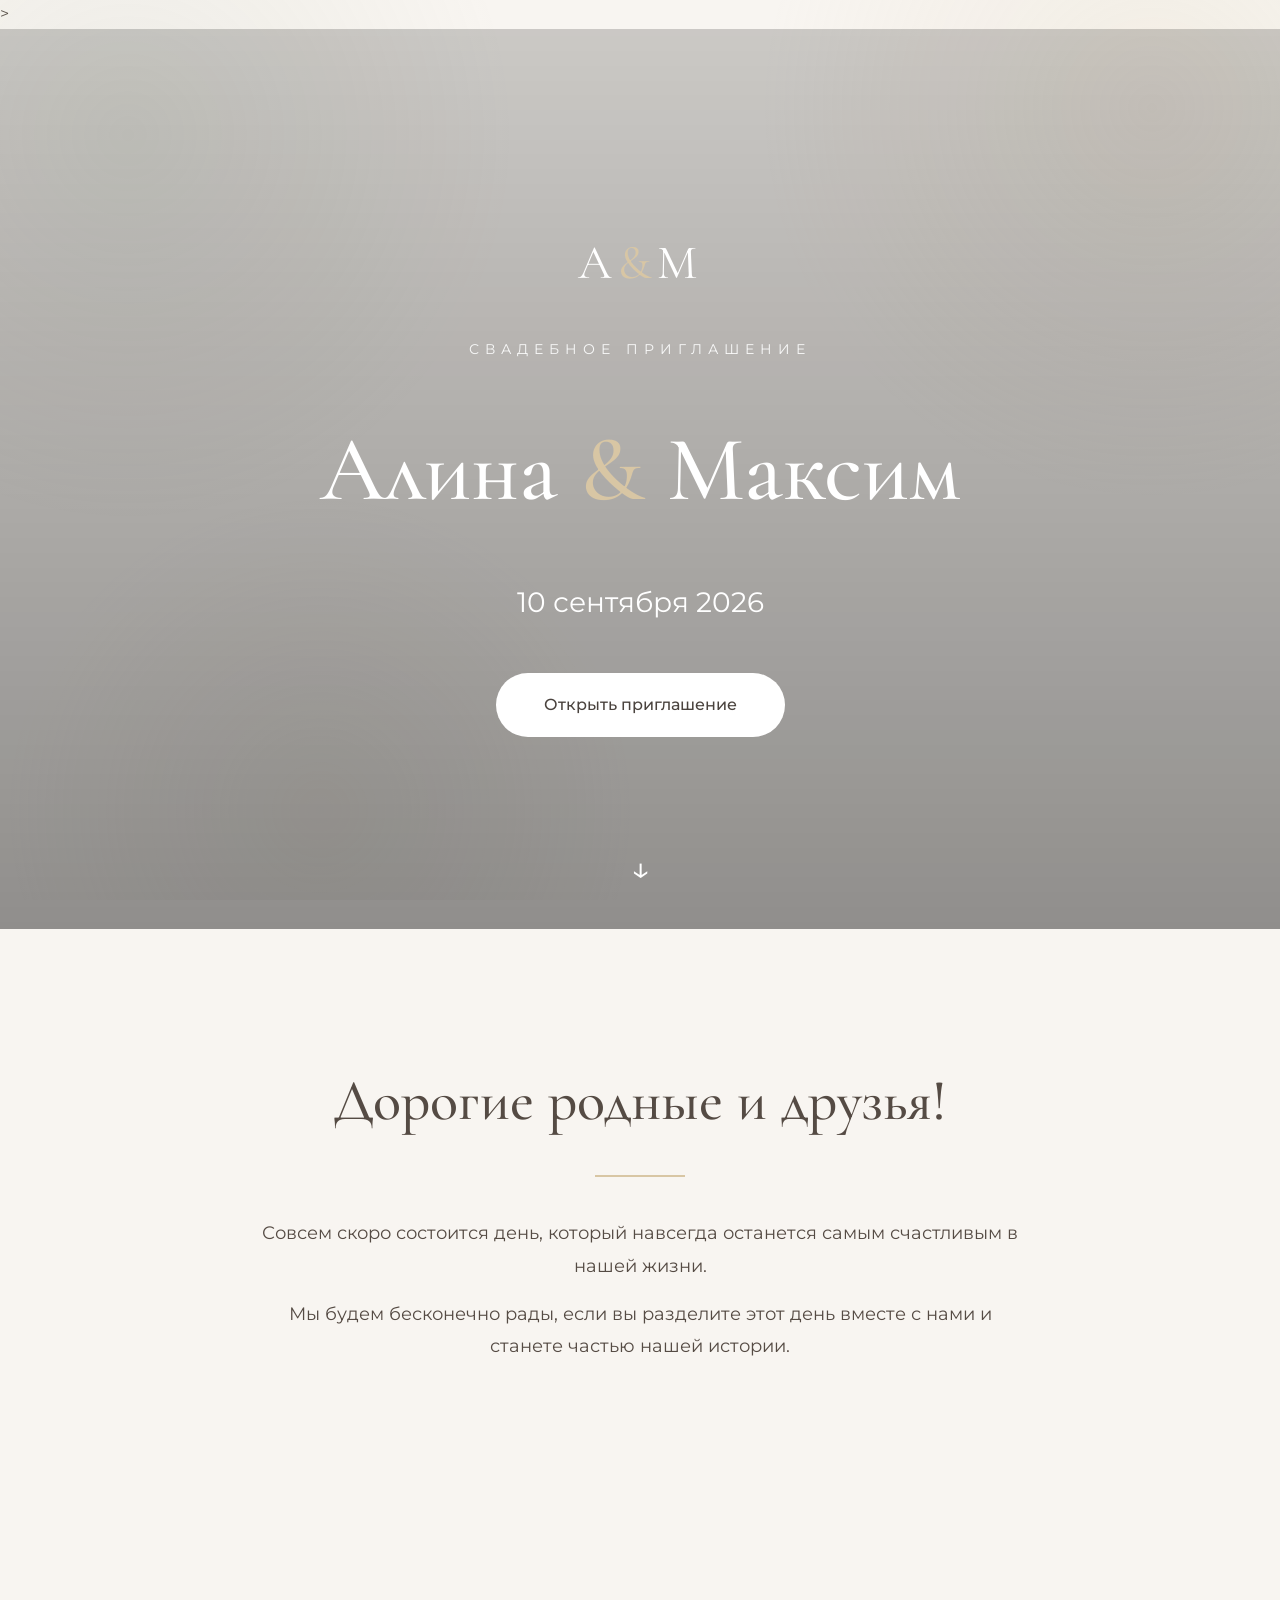
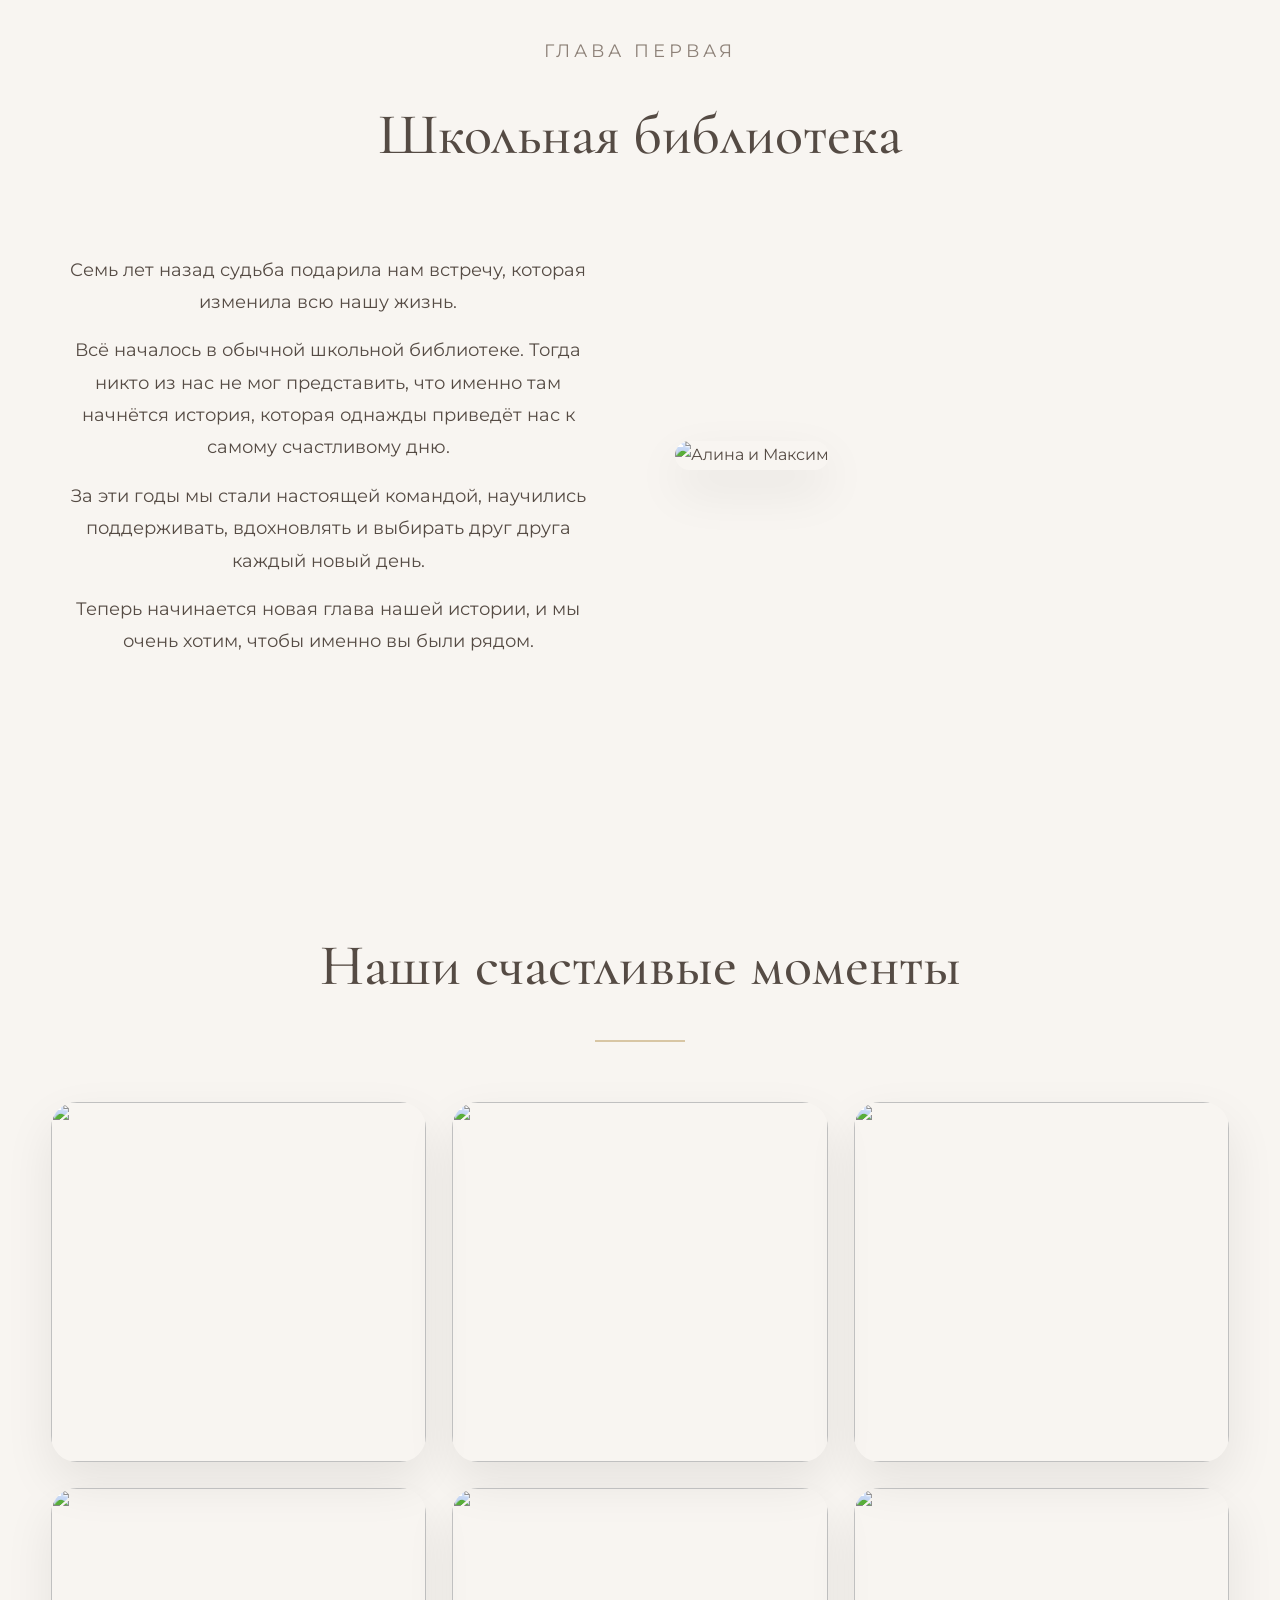
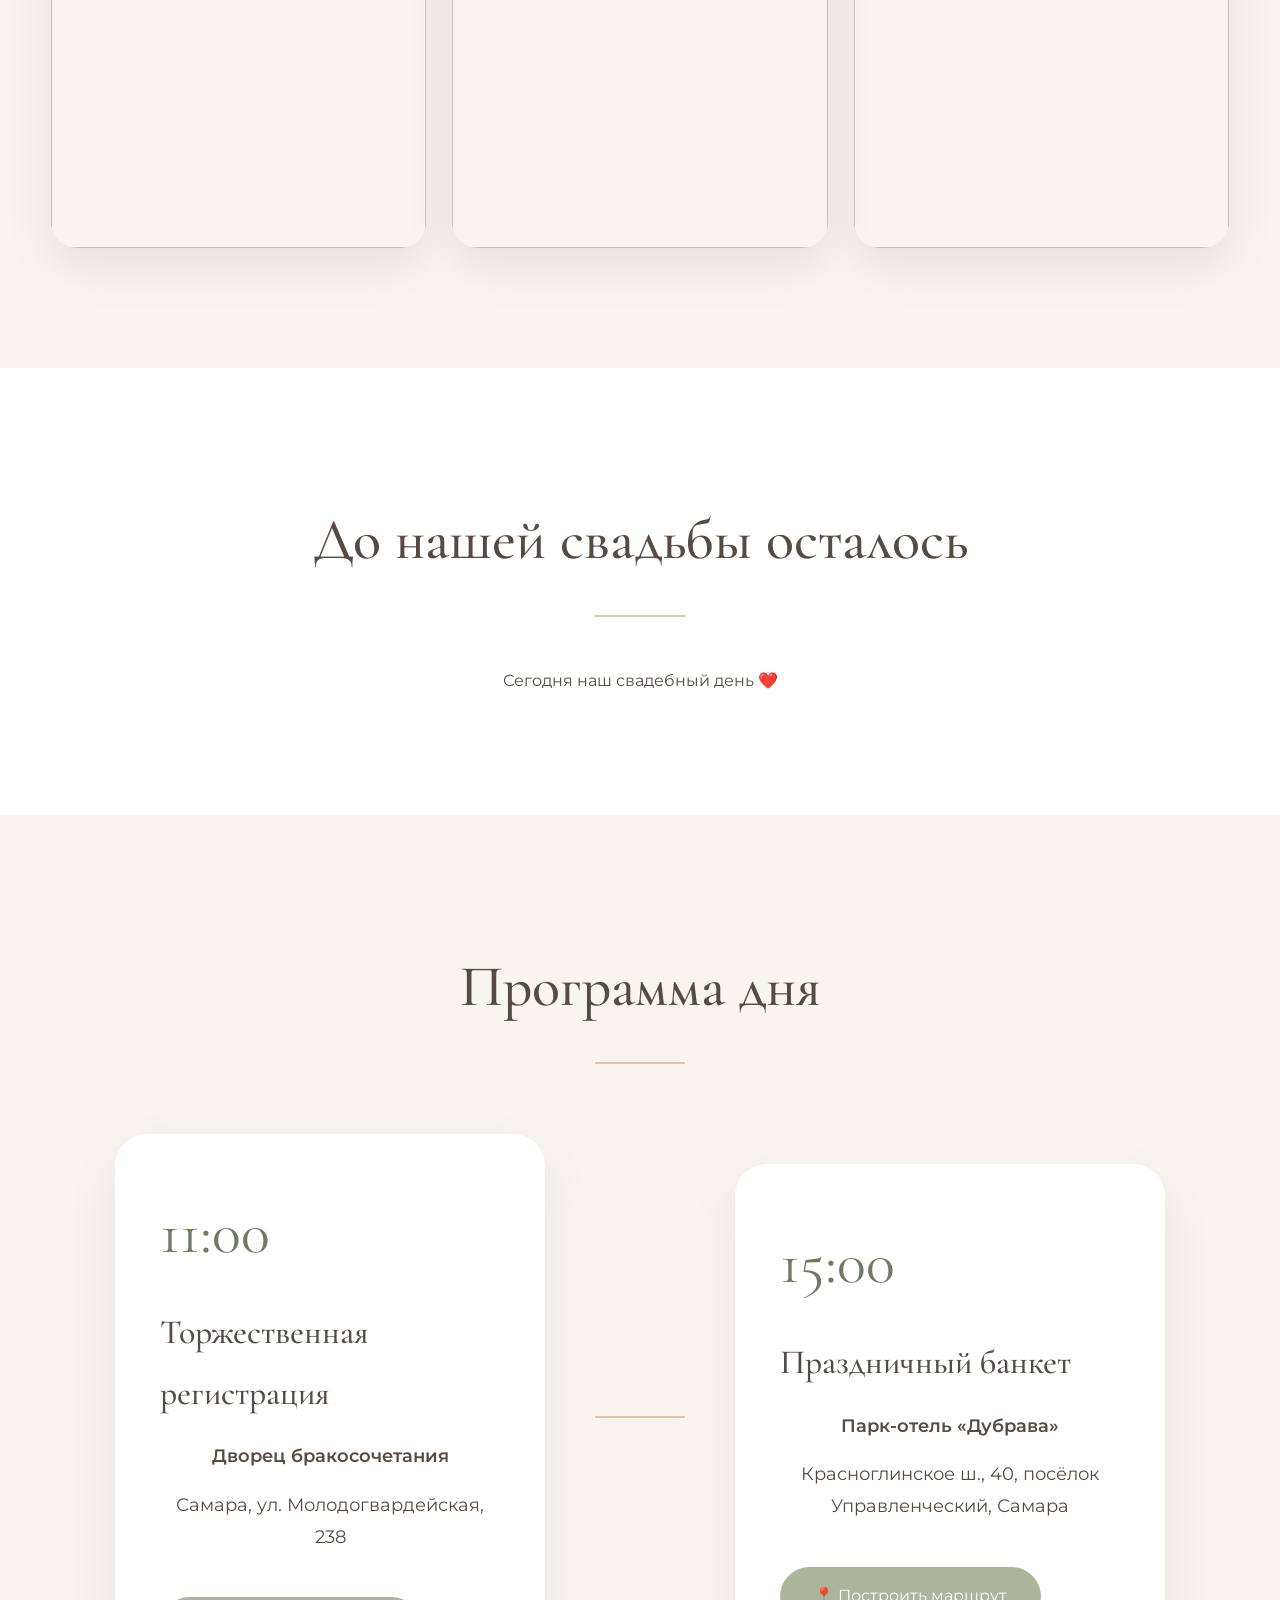
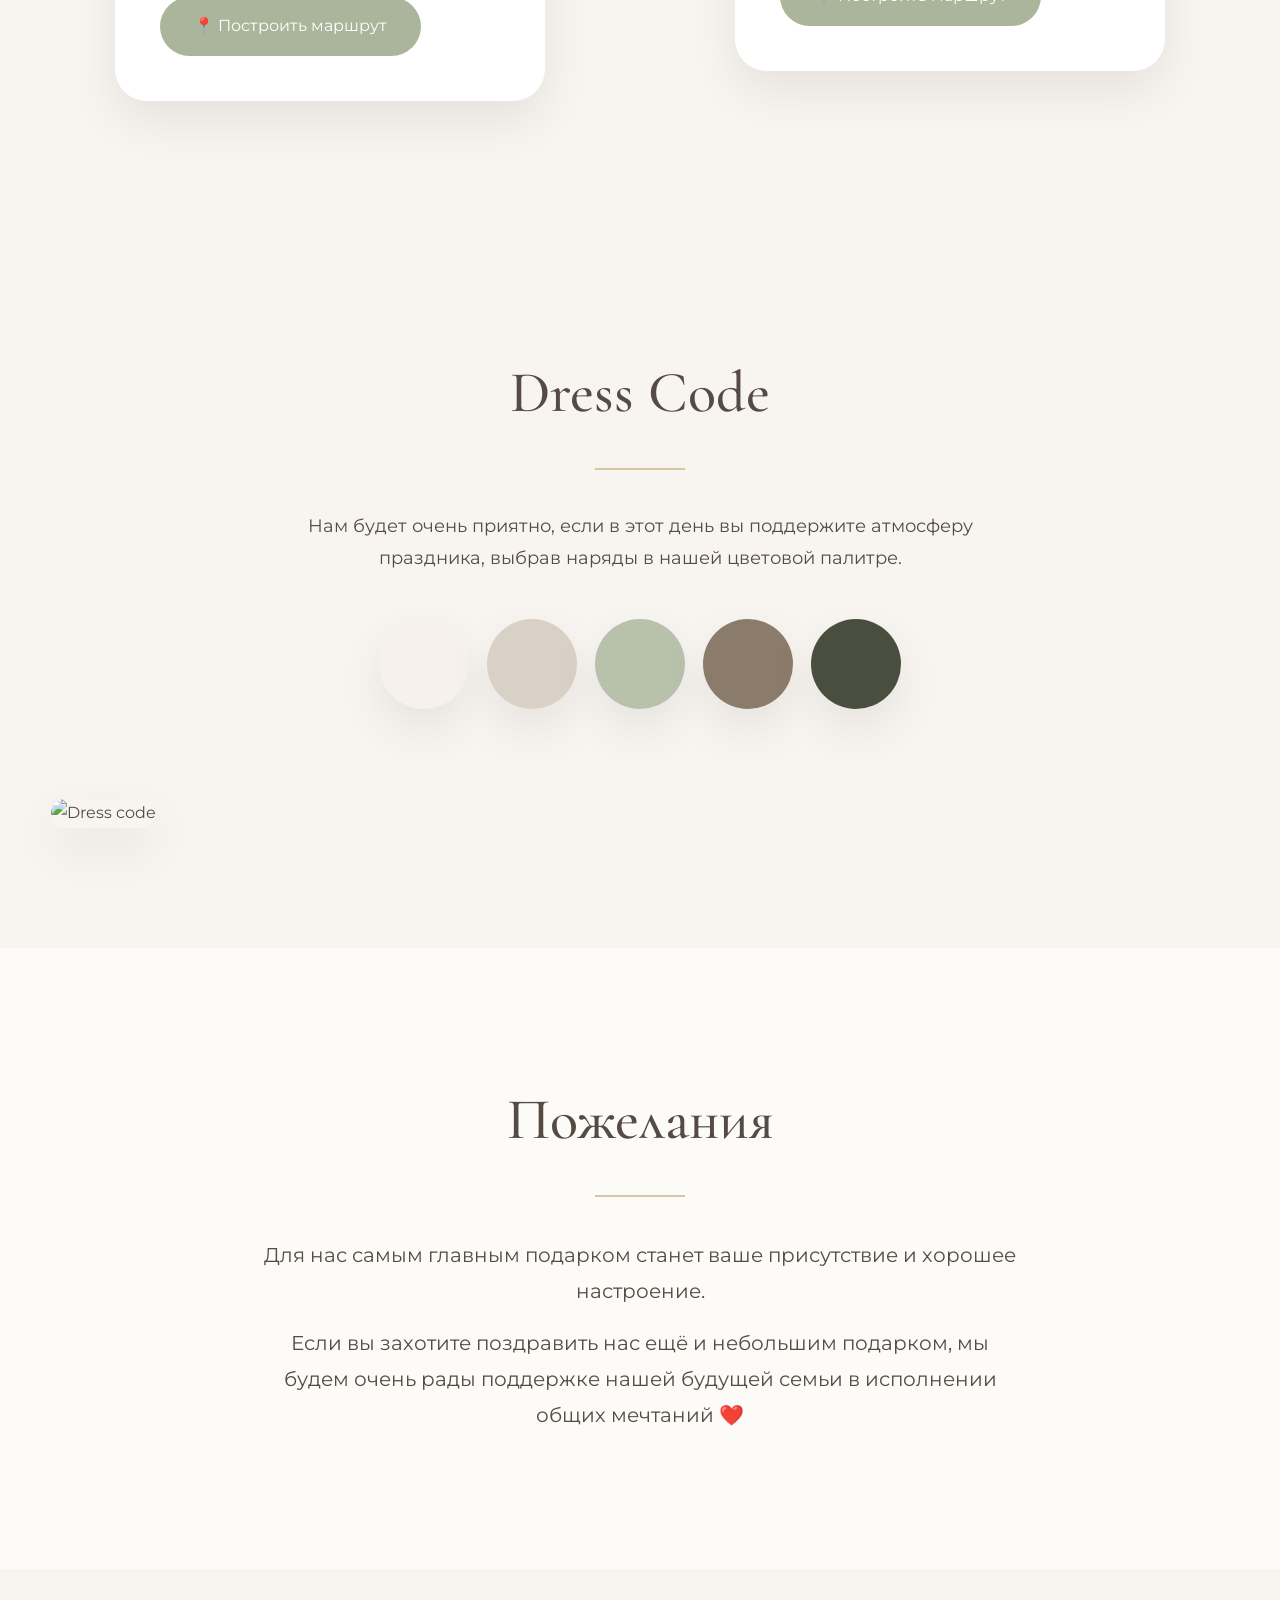
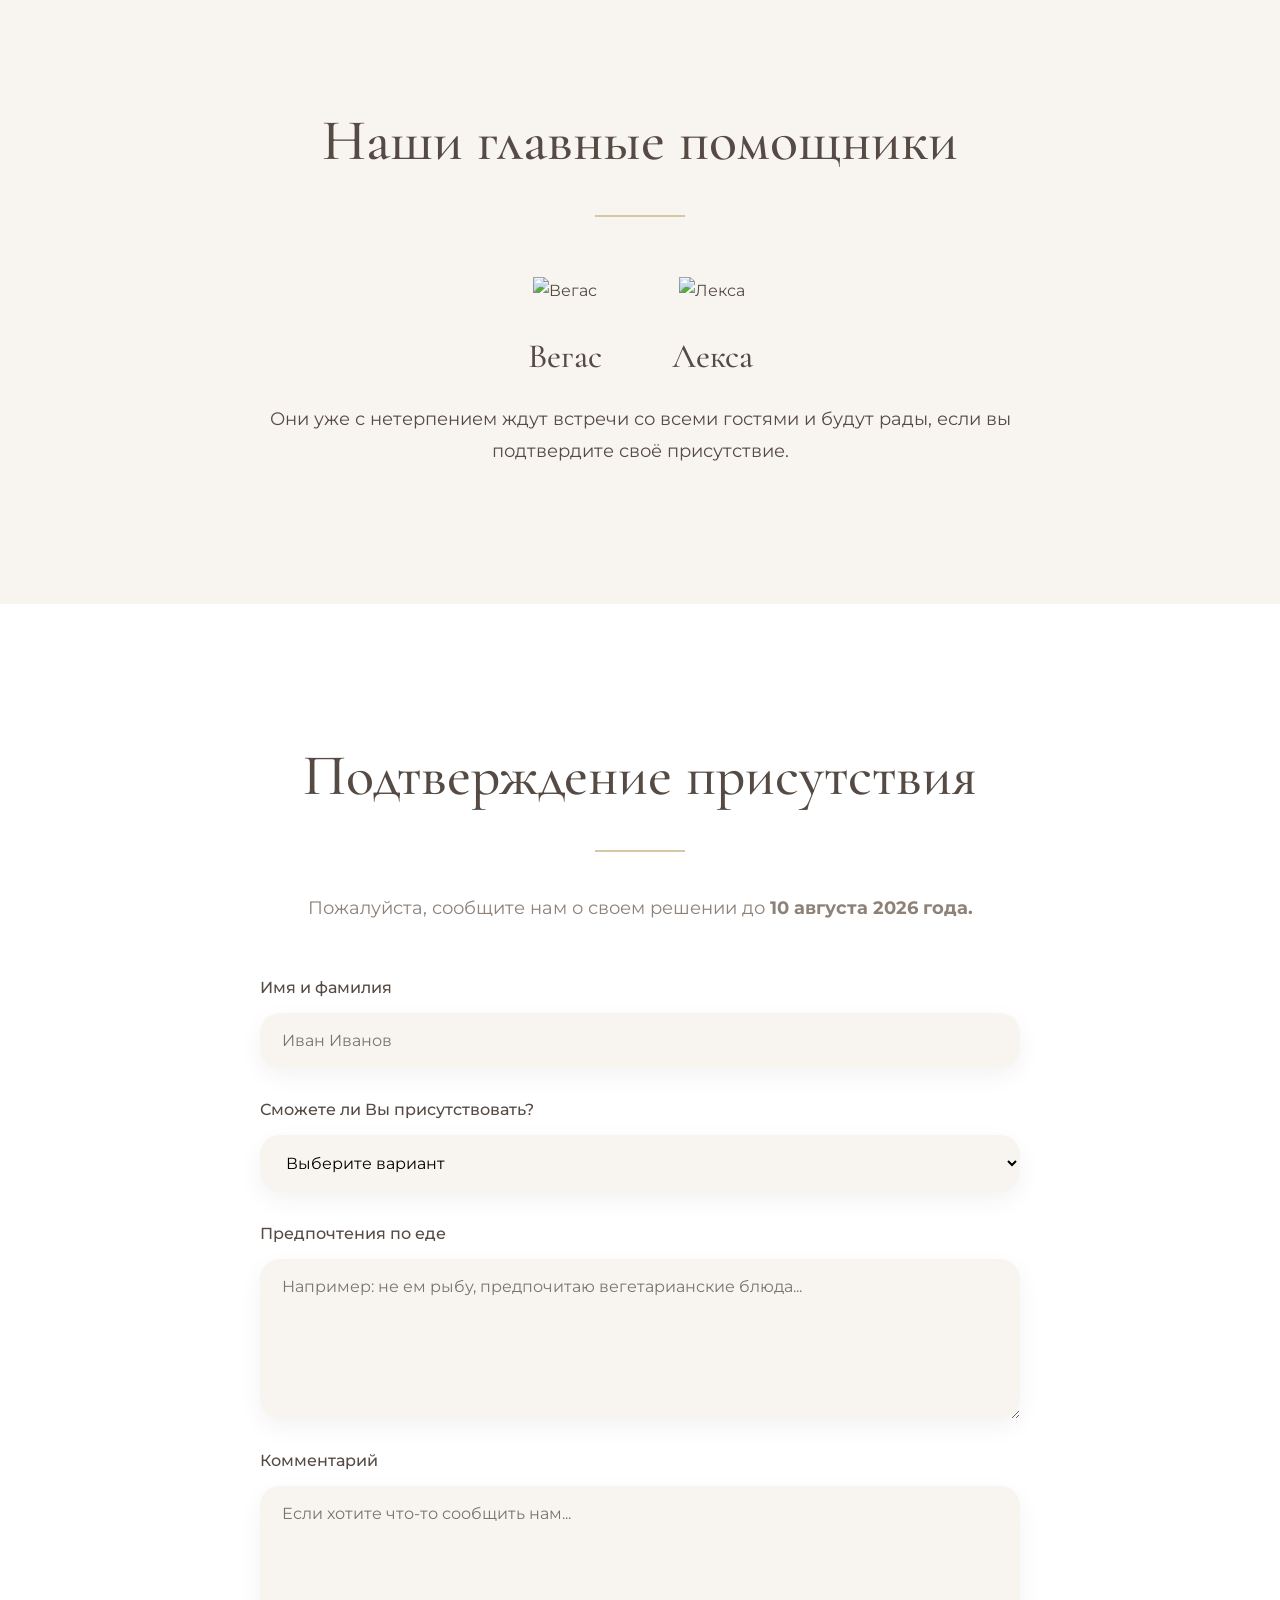
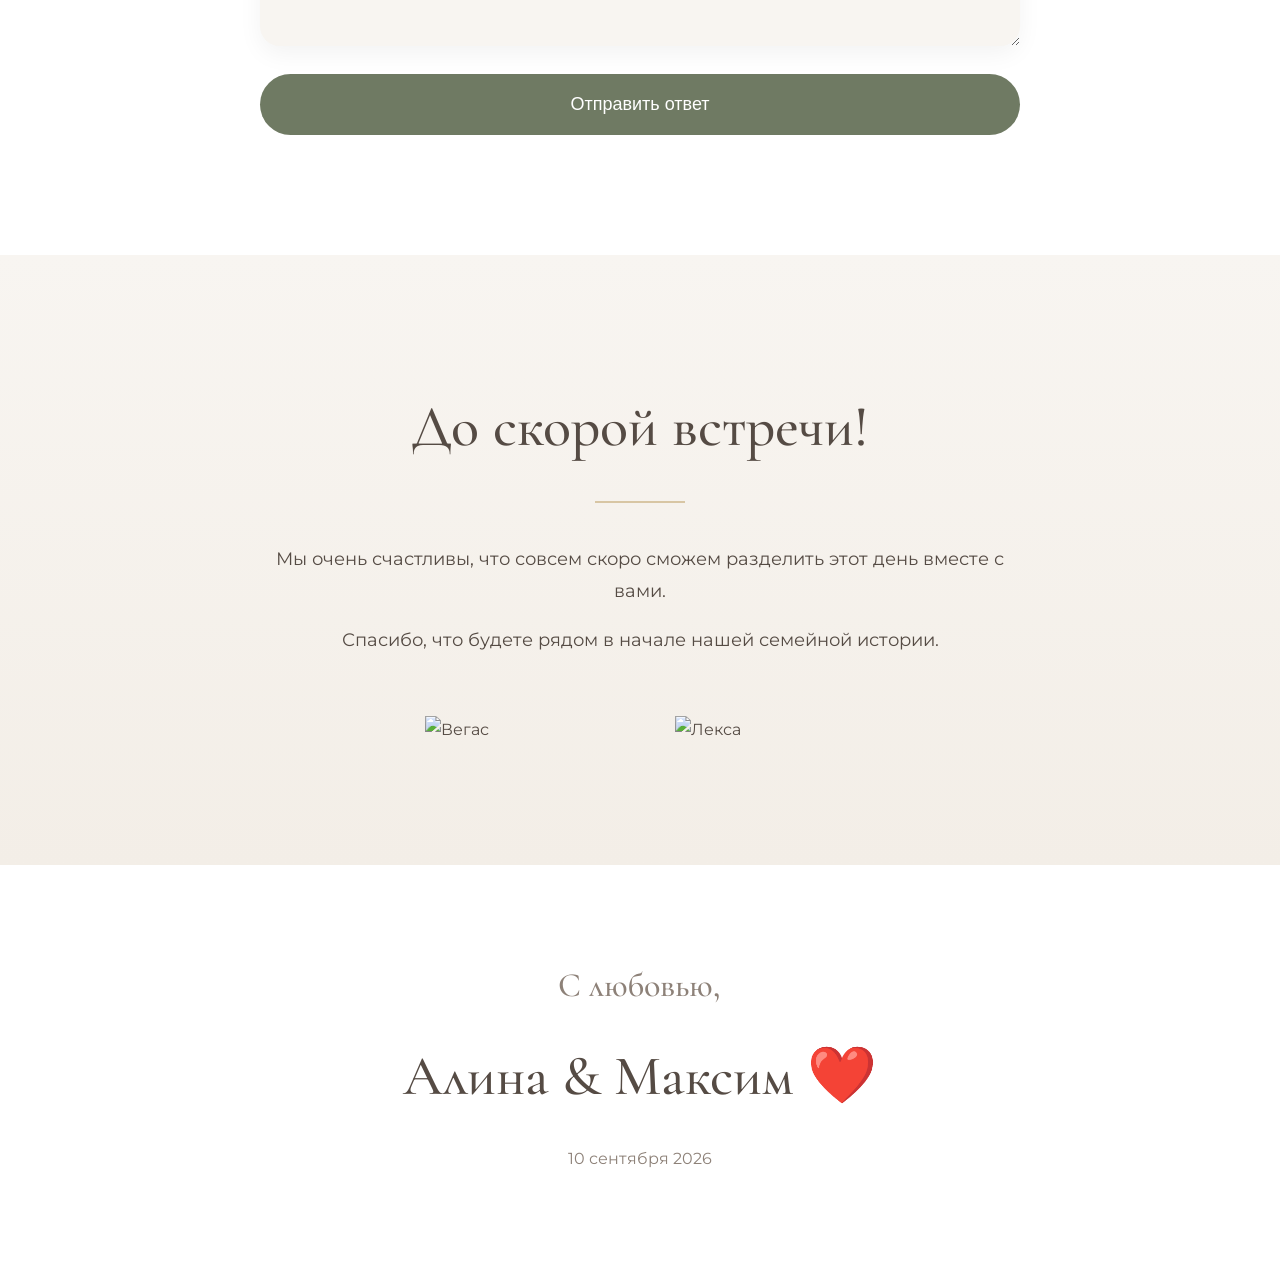
==== commit db288f31: "Update index.html" ====
--- a/index.html
+++ b/index.html
@@ -21,7 +21,11 @@
 
     <link rel="stylesheet" href="style.css">
 
-</head>
+</<link rel="manifest" href="manifest.json">
+
+<link rel="icon" href="icons/favicon.png">
+
+<meta name="theme-color" content="#F8F5F1">>
 
 <body>
 
--- a/style.css
+++ b/style.css
@@ -1,33 +1,62 @@
-/* ===========================
+/* =====================================================
    Wedding Invitation
    Alina & Maxim
-=========================== */
+   Version 2.0
+===================================================== */
+
+:root{
+
+    --background:#F8F5F1;
+
+    --white:#FFFFFF;
+
+    --text:#554B44;
+
+    --light:#8D8178;
+
+    --sage:#AAB59B;
+
+    --olive:#6F7A63;
+
+    --gold:#D8C6A4;
+
+    --shadow:0 20px 50px rgba(0,0,0,.08);
+
+    --radius:26px;
+
+}
 
 *{
+
     margin:0;
+
     padding:0;
+
     box-sizing:border-box;
+
 }
 
 html{
+
     scroll-behavior:smooth;
+
 }
 
 body{
 
-    font-family:'Montserrat',sans-serif;
-
-    background:#f9f6f1;
-
-    color:#4b423b;
+    background:var(--background);
+
+    color:var(--text);
+
+    font-family:"Montserrat",sans-serif;
+
+    overflow-x:hidden;
 
     line-height:1.8;
 
-    overflow-x:hidden;
-
-}
-
-/* Фон бумаги */
+}
+
+/* ======================= */
 
 body::before{
 
@@ -37,23 +66,80 @@
 
     inset:0;
 
-    background-image:
-        radial-gradient(circle at 20% 20%,rgba(183,194,164,.18),transparent 30%),
-        radial-gradient(circle at 80% 15%,rgba(218,204,183,.20),transparent 30%),
-        radial-gradient(circle at 30% 90%,rgba(208,189,171,.18),transparent 25%);
-
     pointer-events:none;
 
-    z-index:-2;
-
-}
-
-/* ================= */
+    background:
+
+    radial-gradient(circle at 10% 15%,rgba(170,181,155,.12),transparent 28%),
+
+    radial-gradient(circle at 90% 12%,rgba(216,198,164,.16),transparent 28%),
+
+    radial-gradient(circle at 25% 90%,rgba(190,180,166,.14),transparent 25%);
+
+}
+
+/* ======================= */
+
+.container{
+
+    width:min(1180px,92%);
+
+    margin:auto;
+
+}
+
+/* ======================= */
+
+.section{
+
+    padding:120px 0;
+
+    position:relative;
+
+}
+
+/* ======================= */
+
+h1,h2,h3{
+
+    font-family:"Cormorant Garamond",serif;
+
+    font-weight:500;
+
+}
+
+h2{
+
+    font-size:58px;
+
+    margin-bottom:18px;
+
+    text-align:center;
+
+}
+
+.divider{
+
+    width:90px;
+
+    height:2px;
+
+    background:var(--gold);
+
+    margin:22px auto 40px;
+
+}
+
+/* =======================================================
+ HERO
+======================================================= */
 
 .hero{
 
     min-height:100vh;
 
+    position:relative;
+
     display:flex;
 
     align-items:center;
@@ -62,416 +148,1012 @@
 
     text-align:center;
 
+    overflow:hidden;
+
+}
+
+.hero-background{
+
+    position:absolute;
+
+    inset:0;
+
+    background:
+
+    url(images/cover.jpg)
+
+    center center/cover;
+
+    filter:brightness(.62);
+
+}
+
+.hero-overlay{
+
+    position:absolute;
+
+    inset:0;
+
+    background:
+
+    linear-gradient(rgba(0,0,0,.18),
+
+    rgba(0,0,0,.42));
+
+}
+
+.hero-content{
+
     position:relative;
 
-    padding:40px;
-
-    overflow:hidden;
-
-}
-
-/* сюда потом поставим вашу картинку */
-
-.hero::before{
-
-    content:"";
+    color:white;
+
+    animation:fadeUp 1.2s;
+
+}
+
+.logo{
+
+    font-family:"Cormorant Garamond",serif;
+
+    font-size:48px;
+
+    letter-spacing:6px;
+
+    margin-bottom:30px;
+
+}
+
+.logo span{
+
+    color:var(--gold);
+
+}
+
+.hero-subtitle{
+
+    text-transform:uppercase;
+
+    letter-spacing:6px;
+
+    font-size:14px;
+
+    opacity:.9;
+
+}
+
+.hero h1{
+
+    font-size:92px;
+
+    margin:25px 0;
+
+}
+
+.hero h1 span{
+
+    color:var(--gold);
+
+}
+
+.hero-date{
+
+    font-size:28px;
+
+    margin-bottom:45px;
+
+}
+
+/* =======================================================
+BUTTON
+======================================================= */
+
+.main-button{
+
+    display:inline-block;
+
+    background:white;
+
+    color:#4A433E;
+
+    padding:18px 48px;
+
+    border-radius:60px;
+
+    text-decoration:none;
+
+    transition:.35s;
+
+    font-weight:500;
+
+}
+
+.main-button:hover{
+
+    transform:translateY(-4px);
+
+    box-shadow:0 20px 40px rgba(0,0,0,.18);
+
+}
+
+.scroll-down{
 
     position:absolute;
 
+    bottom:30px;
+
+    left:50%;
+
+    transform:translateX(-50%);
+
+    color:white;
+
+    font-size:34px;
+
+    animation:bounce 2s infinite;
+
+}
+
+/* =======================================================
+TEXT
+======================================================= */
+
+.section p{
+
+    max-width:760px;
+
+    margin:16px auto;
+
+    text-align:center;
+
+    font-size:18px;
+
+}
+
+.chapter{
+
+    text-align:center;
+
+    letter-spacing:4px;
+
+    color:var(--light);
+
+    text-transform:uppercase;
+
+    margin-bottom:18px;
+
+}
+
+/* =======================================================
+STORY
+======================================================= */
+
+.story-grid{
+
+    display:grid;
+
+    grid-template-columns:1fr 1fr;
+
+    gap:70px;
+
+    align-items:center;
+
+    margin-top:50px;
+
+}
+
+.story-text{
+
+    font-size:18px;
+
+}
+
+.story-image img{
+
+    width:100%;
+
+    border-radius:28px;
+
+    box-shadow:var(--shadow);
+
+}
+/* =======================================================
+GALLERY
+======================================================= */
+
+.gallery{
+
+    display:grid;
+
+    grid-template-columns:repeat(3,1fr);
+
+    gap:26px;
+
+    margin-top:60px;
+
+}
+
+.gallery img{
+
+    width:100%;
+
+    height:360px;
+
+    object-fit:cover;
+
+    border-radius:26px;
+
+    cursor:pointer;
+
+    transition:.45s;
+
+    box-shadow:var(--shadow);
+
+}
+
+.gallery img:hover{
+
+    transform:translateY(-10px) scale(1.02);
+
+}
+
+/* =======================================================
+COUNTDOWN
+======================================================= */
+
+.timer-section{
+
+    background:white;
+
+}
+
+#countdown{
+
+    display:flex;
+
+    justify-content:center;
+
+    gap:28px;
+
+    flex-wrap:wrap;
+
+    margin-top:50px;
+
+}
+
+.timer-box{
+
+    width:170px;
+
+    height:170px;
+
+    border-radius:32px;
+
+    background:#ffffff;
+
+    display:flex;
+
+    flex-direction:column;
+
+    justify-content:center;
+
+    align-items:center;
+
+    box-shadow:var(--shadow);
+
+}
+
+.timer-box span{
+
+    font-family:"Cormorant Garamond",serif;
+
+    font-size:60px;
+
+    color:var(--olive);
+
+}
+
+.timer-box small{
+
+    margin-top:8px;
+
+    text-transform:uppercase;
+
+    letter-spacing:2px;
+
+    color:var(--light);
+
+}
+
+/* =======================================================
+TIMELINE
+======================================================= */
+
+.timeline{
+
+    display:flex;
+
+    justify-content:center;
+
+    align-items:center;
+
+    gap:50px;
+
+    flex-wrap:wrap;
+
+    margin-top:70px;
+
+}
+
+.timeline-card{
+
+    width:430px;
+
+    background:white;
+
+    border-radius:32px;
+
+    padding:45px;
+
+    box-shadow:var(--shadow);
+
+    transition:.35s;
+
+}
+
+.timeline-card:hover{
+
+    transform:translateY(-8px);
+
+}
+
+.timeline-line{
+
+    width:90px;
+
+    height:2px;
+
+    background:var(--gold);
+
+}
+
+.time{
+
+    font-family:"Cormorant Garamond",serif;
+
+    font-size:60px;
+
+    color:var(--olive);
+
+    margin-bottom:15px;
+
+}
+
+.timeline-card h3{
+
+    font-size:34px;
+
+    margin-bottom:15px;
+
+}
+
+.place{
+
+    font-weight:600;
+
+    margin-bottom:10px;
+
+}
+
+/* =======================================================
+MAP BUTTON
+======================================================= */
+
+.map-button{
+
+    display:inline-flex;
+
+    align-items:center;
+
+    justify-content:center;
+
+    margin-top:28px;
+
+    padding:15px 34px;
+
+    border-radius:50px;
+
+    background:var(--sage);
+
+    color:white;
+
+    text-decoration:none;
+
+    transition:.35s;
+
+}
+
+.map-button:hover{
+
+    background:var(--olive);
+
+    transform:translateY(-4px);
+
+}
+
+/* =======================================================
+DRESS CODE
+======================================================= */
+
+.dress-grid{
+
+    display:flex;
+
+    justify-content:center;
+
+    gap:18px;
+
+    flex-wrap:wrap;
+
+    margin:45px 0;
+
+}
+
+.color-card{
+
+    width:90px;
+
+    height:90px;
+
+    border-radius:50%;
+
+    box-shadow:var(--shadow);
+
+}
+
+.dress-image{
+
+    width:100%;
+
+    border-radius:28px;
+
+    margin-top:45px;
+
+    box-shadow:var(--shadow);
+
+}
+
+/* =======================================================
+WISHES
+======================================================= */
+
+.wishes{
+
+    background:#FCFBF8;
+
+}
+
+.wishes p{
+
+    font-size:20px;
+
+}
+
+/* =======================================================
+CATS
+======================================================= */
+
+.cats{
+
+    display:flex;
+
+    justify-content:center;
+
+    gap:70px;
+
+    margin-top:60px;
+
+    flex-wrap:wrap;
+
+}
+
+.cat-card{
+
+    text-align:center;
+
+}
+
+.cat-card img{
+
+    width:220px;
+
+    transition:.4s;
+
+}
+
+.cat-card img:hover{
+
+    transform:rotate(-5deg) scale(1.05);
+
+}
+
+.cat-card h3{
+
+    margin-top:20px;
+
+    font-size:34px;
+
+}
+/* =======================================================
+RSVP
+======================================================= */
+
+.rsvp-section{
+
+    background:#ffffff;
+
+}
+
+.section-description{
+
+    margin-bottom:50px !important;
+
+    color:var(--light);
+
+}
+
+.rsvp-form{
+
+    max-width:760px;
+
+    margin:0 auto;
+
+}
+
+.input-group{
+
+    display:flex;
+
+    flex-direction:column;
+
+    margin-bottom:28px;
+
+}
+
+.input-group label{
+
+    margin-bottom:10px;
+
+    font-weight:500;
+
+    color:var(--text);
+
+}
+
+.input-group input,
+.input-group select,
+.input-group textarea{
+
+    padding:18px 22px;
+
+    border:none;
+
+    border-radius:20px;
+
+    background:#F8F5F1;
+
+    font-size:16px;
+
+    font-family:inherit;
+
+    transition:.3s;
+
+    box-shadow:0 8px 25px rgba(0,0,0,.05);
+
+}
+
+.input-group input:focus,
+.input-group select:focus,
+.input-group textarea:focus{
+
+    outline:none;
+
+    background:white;
+
+    box-shadow:0 0 0 3px rgba(170,181,155,.35);
+
+}
+
+.input-group textarea{
+
+    min-height:160px;
+
+    resize:vertical;
+
+}
+
+.submit-button{
+
+    width:100%;
+
+    padding:20px;
+
+    border:none;
+
+    border-radius:60px;
+
+    background:var(--olive);
+
+    color:white;
+
+    font-size:18px;
+
+    cursor:pointer;
+
+    transition:.35s;
+
+    font-weight:500;
+
+}
+
+.submit-button:hover{
+
+    transform:translateY(-3px);
+
+    background:#5d6753;
+
+}
+
+/* =======================================================
+FINAL
+======================================================= */
+
+.final-section{
+
+    background:linear-gradient(
+
+        180deg,
+
+        #F8F5F1,
+
+        #F3EEE7
+
+    );
+
+}
+
+.final-cats{
+
+    display:flex;
+
+    justify-content:center;
+
+    gap:70px;
+
+    margin-top:60px;
+
+}
+
+.final-cats img{
+
+    width:180px;
+
+    transition:.35s;
+
+}
+
+.final-cats img:hover{
+
+    transform:translateY(-8px);
+
+}
+
+/* =======================================================
+FOOTER
+======================================================= */
+
+footer{
+
+    background:white;
+
+    padding:90px 20px;
+
+    text-align:center;
+
+}
+
+footer h3{
+
+    font-size:34px;
+
+    color:var(--light);
+
+    margin-bottom:10px;
+
+}
+
+footer h2{
+
+    margin:0;
+
+    font-size:56px;
+
+}
+
+footer p{
+
+    margin-top:18px;
+
+    color:var(--light);
+
+}
+
+/* =======================================================
+LIGHTBOX
+======================================================= */
+
+.image-overlay{
+
+    position:fixed;
+
     inset:0;
 
-    background:url(images/cover.jpg) center center/cover;
-
-    filter:brightness(.62);
-
-    z-index:-2;
-
-}
-
-.overlay{
-
-    position:absolute;
-
-    inset:0;
-
-    background:linear-gradient(rgba(0,0,0,.15),rgba(0,0,0,.45));
-
-    z-index:-1;
-
-}
-
-.hero-content{
-
-    color:white;
-
-    max-width:700px;
-
-    animation:fadeUp 1.2s ease;
-
-}
-
-.subtitle{
-
-    letter-spacing:6px;
-
-    text-transform:uppercase;
-
-    font-size:14px;
-
-    margin-bottom:25px;
-
-}
+    background:rgba(0,0,0,.88);
+
+    display:flex;
+
+    justify-content:center;
+
+    align-items:center;
+
+    z-index:9999;
+
+    animation:fadeIn .3s;
+
+}
+
+.image-overlay img{
+
+    max-width:90%;
+
+    max-height:90%;
+
+    border-radius:24px;
+
+    box-shadow:0 20px 60px rgba(0,0,0,.35);
+
+}
+
+/* =======================================================
+ANIMATIONS
+======================================================= */
+
+@keyframes fadeUp{
+
+    from{
+
+        opacity:0;
+
+        transform:translateY(50px);
+
+    }
+
+    to{
+
+        opacity:1;
+
+        transform:translateY(0);
+
+    }
+
+}
+
+@keyframes fadeIn{
+
+    from{
+
+        opacity:0;
+
+    }
+
+    to{
+
+        opacity:1;
+
+    }
+
+}
+
+@keyframes bounce{
+
+    0%,20%,50%,80%,100%{
+
+        transform:translate(-50%,0);
+
+    }
+
+    40%{
+
+        transform:translate(-50%,-10px);
+
+    }
+
+    60%{
+
+        transform:translate(-50%,-5px);
+
+    }
+
+}
+
+.section{
+
+    opacity:0;
+
+    transform:translateY(50px);
+
+    transition:1s;
+
+}
+
+.section.show{
+
+    opacity:1;
+
+    transform:translateY(0);
+
+}
+
+/* =======================================================
+RESPONSIVE
+======================================================= */
+
+@media(max-width:992px){
 
 .hero h1{
 
-    font-family:"Cormorant Garamond",serif;
-
-    font-size:82px;
-
-    font-weight:500;
-
-    margin-bottom:20px;
-
-}
-
-.hero span{
-
-    color:#d6c5a8;
-
-}
-
-.date{
-
-    font-size:28px;
-
-    margin-bottom:50px;
-
-}
-
-.button{
-
-    display:inline-block;
-
-    text-decoration:none;
-
-    background:#ffffff;
-
-    color:#4d433d;
-
-    padding:16px 42px;
-
-    border-radius:50px;
-
-    transition:.35s;
-
-    font-weight:500;
-
-}
-
-.button:hover{
-
-    transform:translateY(-4px);
-
-    box-shadow:0 15px 35px rgba(0,0,0,.18);
-
-}
-
-/* ================= */
+    font-size:64px;
+
+}
+
+.story-grid{
+
+    grid-template-columns:1fr;
+
+}
+
+.timeline{
+
+    flex-direction:column;
+
+}
+
+.timeline-line{
+
+    width:2px;
+
+    height:70px;
+
+}
+
+.timeline-card{
+
+    width:100%;
+
+}
+
+.gallery{
+
+    grid-template-columns:repeat(2,1fr);
+
+}
+
+}
+
+@media(max-width:768px){
 
 .section{
 
-    max-width:950px;
-
-    margin:auto;
-
-    padding:110px 30px;
-
-    text-align:center;
-
-}
-
-.section h2{
-
-    font-family:"Cormorant Garamond",serif;
-
-    font-size:56px;
-
-    margin-bottom:35px;
-
-    color:#57483e;
-
-}
-
-.section p{
-
-    max-width:760px;
-
-    margin:18px auto;
-
-    font-size:18px;
-
-}
-
-/* ================= */
-
-.card{
-
-    background:white;
-
-    padding:40px;
-
-    margin:30px auto;
-
-    border-radius:30px;
-
-    box-shadow:0 15px 45px rgba(0,0,0,.08);
-
-    max-width:620px;
-
-    transition:.4s;
-
-}
-
-.card:hover{
-
-    transform:translateY(-6px);
-
-}
-
-.card h3{
-
-    font-family:"Cormorant Garamond",serif;
+    padding:90px 0;
+
+}
+
+h2{
 
     font-size:42px;
 
-    margin-bottom:15px;
-
-}
-
-/* ================= */
+}
+
+.hero h1{
+
+    font-size:48px;
+
+}
+
+.hero-date{
+
+    font-size:22px;
+
+}
 
 .gallery{
 
-    display:grid;
-
-    grid-template-columns:repeat(3,1fr);
-
-    gap:20px;
-
-}
-
-.gallery img{
+    grid-template-columns:1fr;
+
+}
+
+.timer-box{
+
+    width:140px;
+
+    height:140px;
+
+}
+
+.timer-box span{
+
+    font-size:46px;
+
+}
+
+.final-cats{
+
+    gap:30px;
+
+}
+
+.final-cats img{
+
+    width:130px;
+
+}
+
+.cats{
+
+    gap:35px;
+
+}
+
+.cat-card img{
+
+    width:160px;
+
+}
+
+}
+
+@media(max-width:480px){
+
+.logo{
+
+    font-size:34px;
+
+}
+
+.hero-subtitle{
+
+    letter-spacing:3px;
+
+}
+
+.main-button{
 
     width:100%;
 
-    border-radius:22px;
-
-    object-fit:cover;
-
-    transition:.45s;
-
-    cursor:pointer;
-
-}
-
-.gallery img:hover{
-
-    transform:scale(1.03);
-
-}
-
-/* ================= */
-
-.cats{
-
-    display:flex;
-
-    justify-content:center;
-
-    gap:70px;
-
-    margin:45px 0;
-
-    flex-wrap:wrap;
-
-}
-
-.cats img{
-
-    width:170px;
-
-    transition:.4s;
-
-}
-
-.cats img:hover{
-
-    transform:rotate(-6deg) scale(1.08);
-
-}
-
-/* ================= */
-
-form{
-
-    display:flex;
-
-    flex-direction:column;
-
-    gap:18px;
-
-    max-width:620px;
-
-    margin:auto;
-
-}
-
-input,select,textarea{
-
-    border:none;
-
-    border-radius:18px;
-
-    padding:18px;
-
-    background:white;
-
-    font-size:16px;
-
-    box-shadow:0 8px 24px rgba(0,0,0,.08);
-
-    font-family:inherit;
-
-}
-
-textarea{
-
-    resize:none;
-
-    min-height:150px;
-
-}
-
-button{
-
-    background:#6e7c58;
-
-    color:white;
-
-    border:none;
-
-    border-radius:50px;
-
-    padding:18px;
-
-    cursor:pointer;
-
-    transition:.35s;
-
-    font-size:17px;
-
-}
-
-button:hover{
-
-    transform:translateY(-3px);
-
-    background:#596548;
-
-}
-
-/* ================= */
-
-.deadline{
-
-    margin-top:35px;
-
-    font-style:italic;
-
-    color:#7a6b62;
-
-}
-
-footer{
-
-    padding:70px;
-
-    text-align:center;
-
-    background:white;
-
-    font-family:"Cormorant Garamond",serif;
-
-    font-size:36px;
-
-}
-
-/* ================= */
-
-@keyframes fadeUp{
-
-    from{
-
-        opacity:0;
-
-        transform:translateY(45px);
-
-    }
-
-    to{
-
-        opacity:1;
-
-        transform:translateY(0);
-
-    }
-
-}
-
-/* ================= */
-
-@media(max-width:900px){
-
-.hero h1{
-
-font-size:56px;
-
-}
-
-.section h2{
-
-font-size:42px;
-
-}
-
-.gallery{
-
-grid-template-columns:1fr;
-
-}
-
-.cats{
-
-gap:30px;
-
-}
-
-.cats img{
-
-width:120px;
-
-}
-
-.section{
-
-padding:80px 22px;
-
-}
-
-.card{
-
-padding:28px;
-
-}
-
-}
+}
+
+.timer-box{
+
+    width:120px;
+
+    height:120px;
+
+}
+
+.timer-box span{
+
+    font-size:38px;
+
+}
+
+}
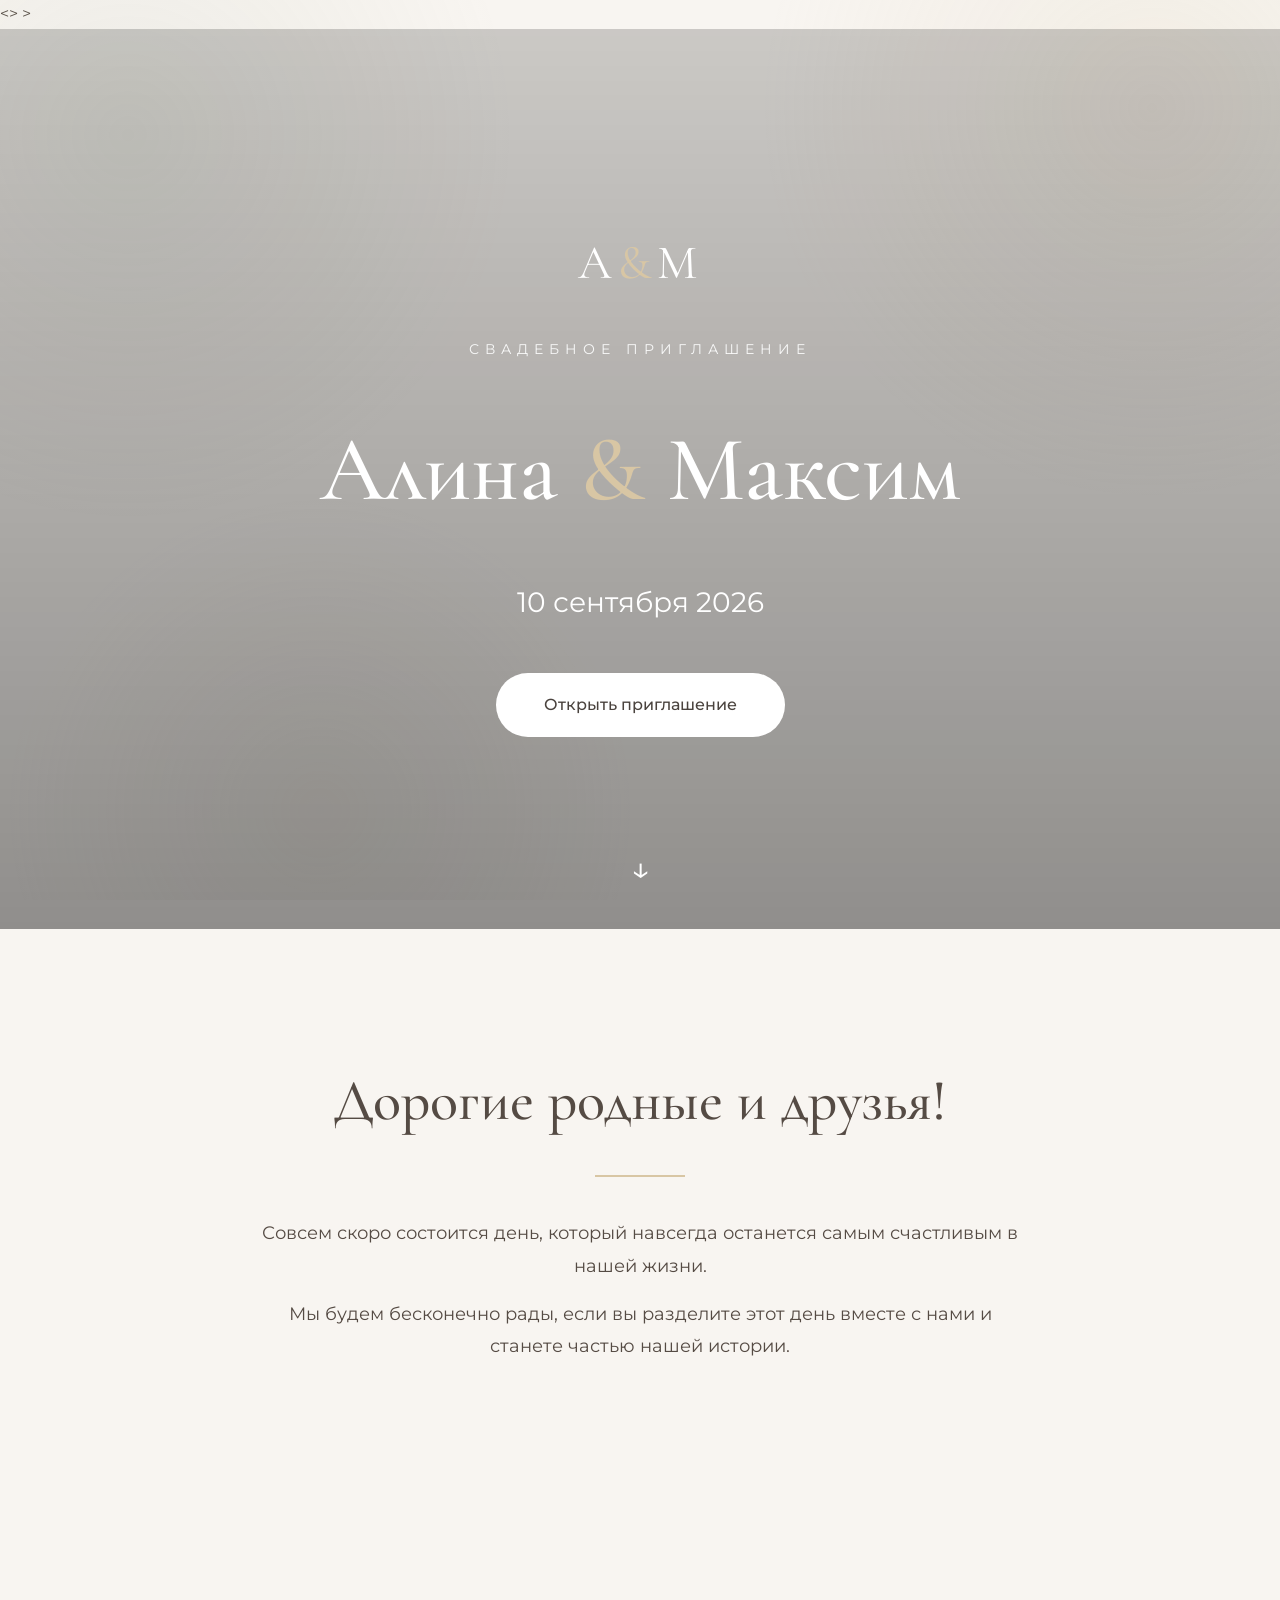
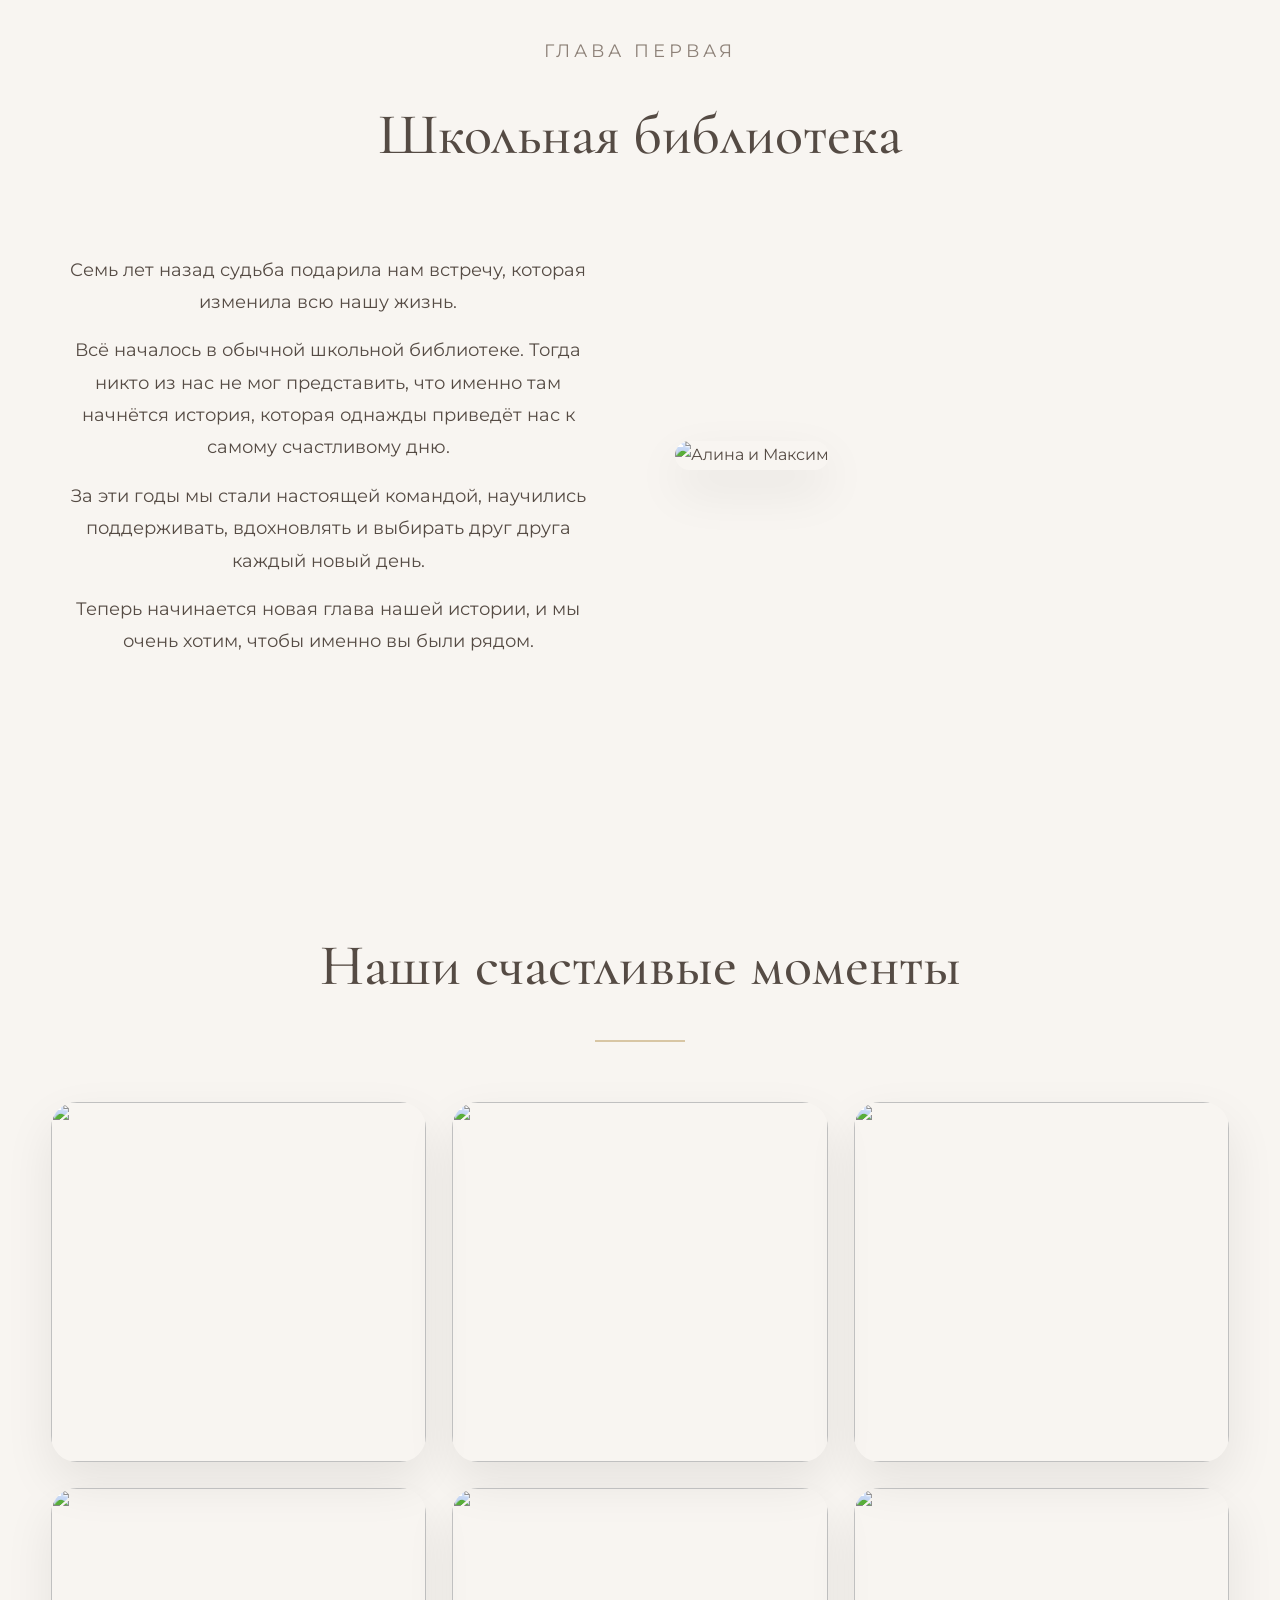
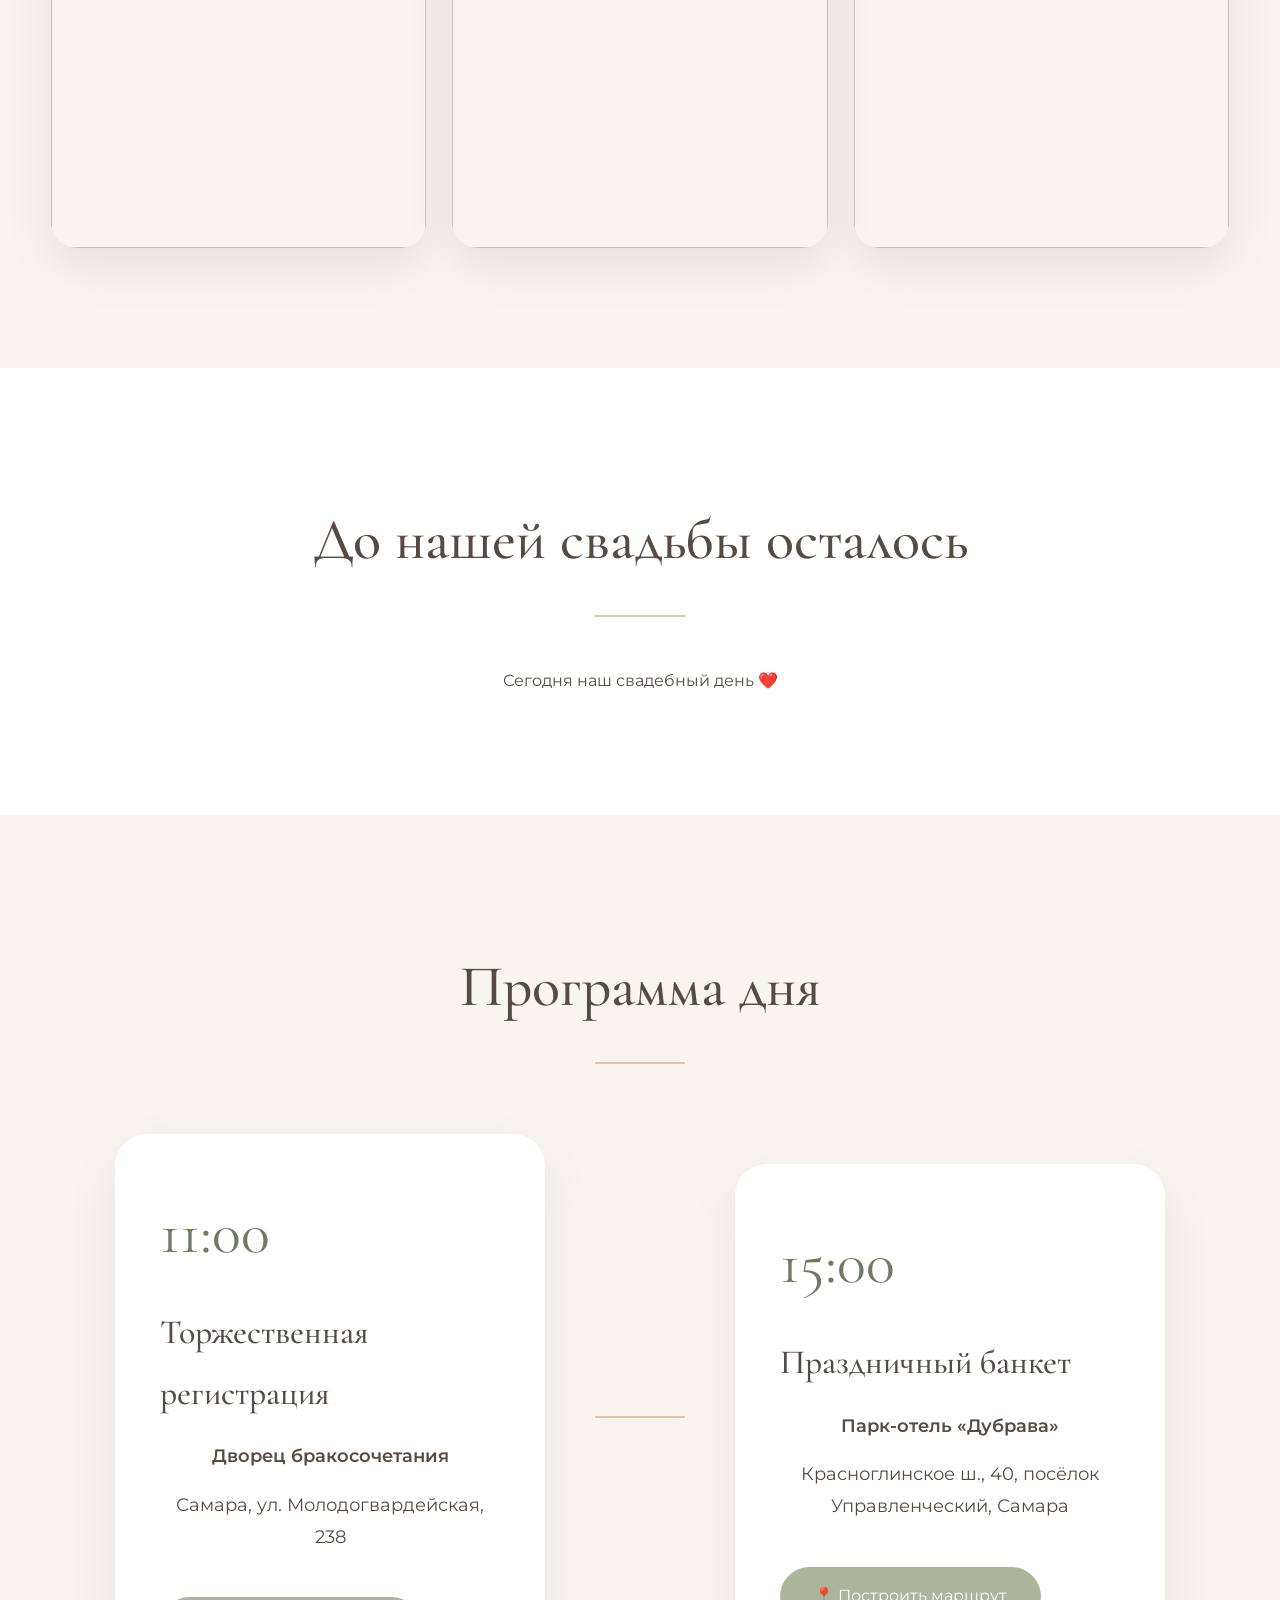
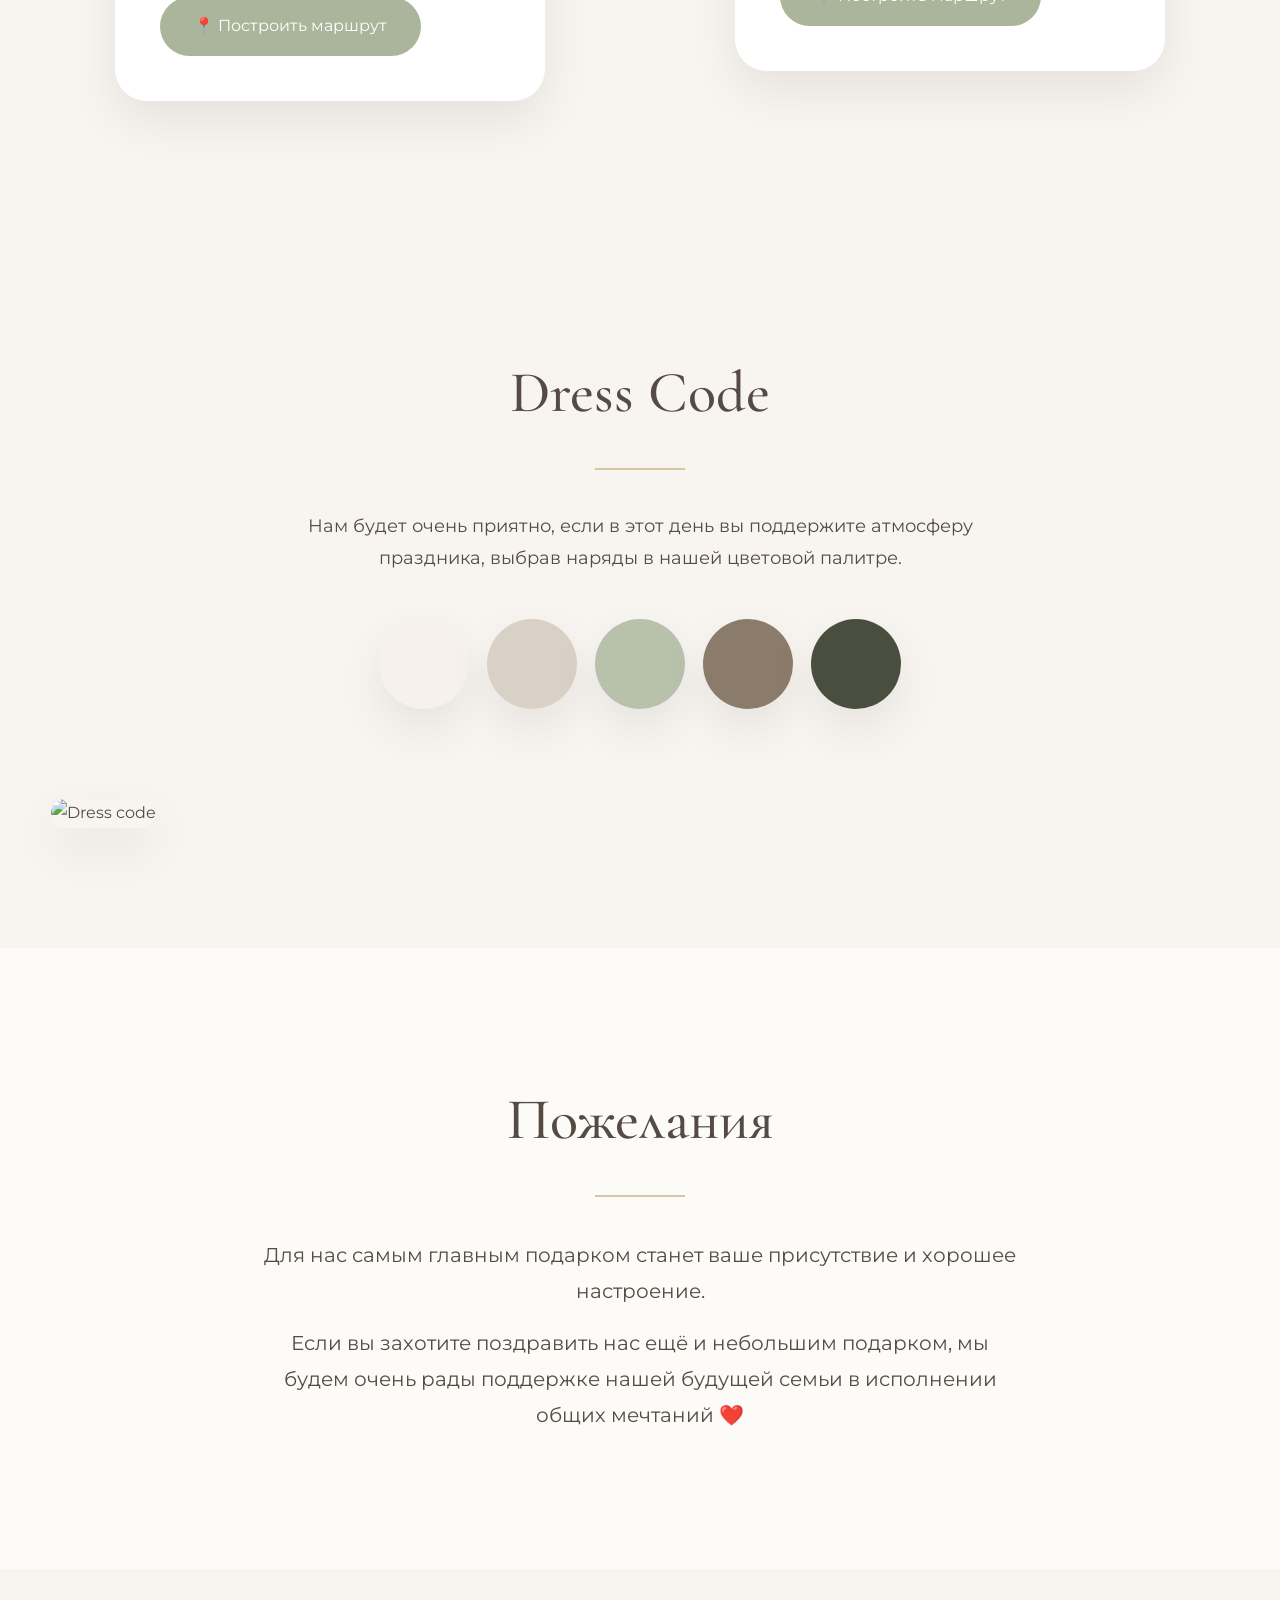
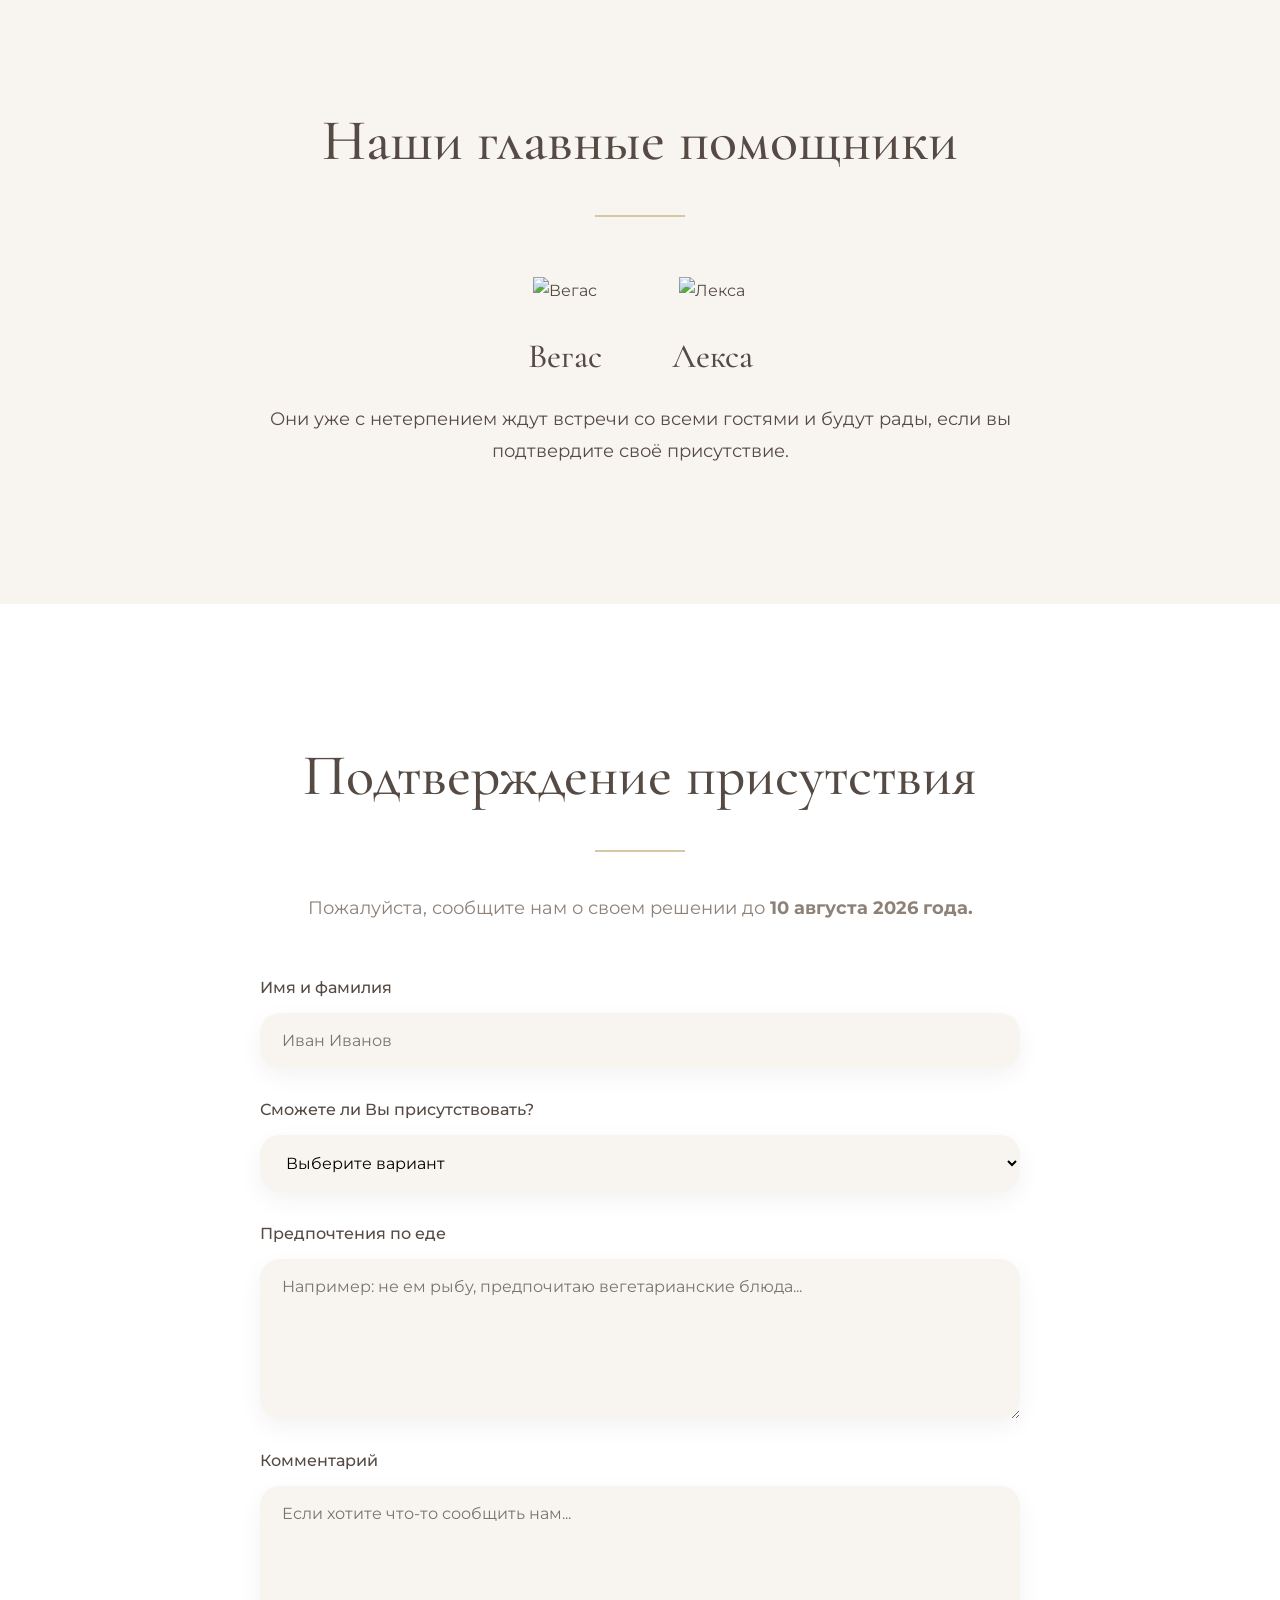
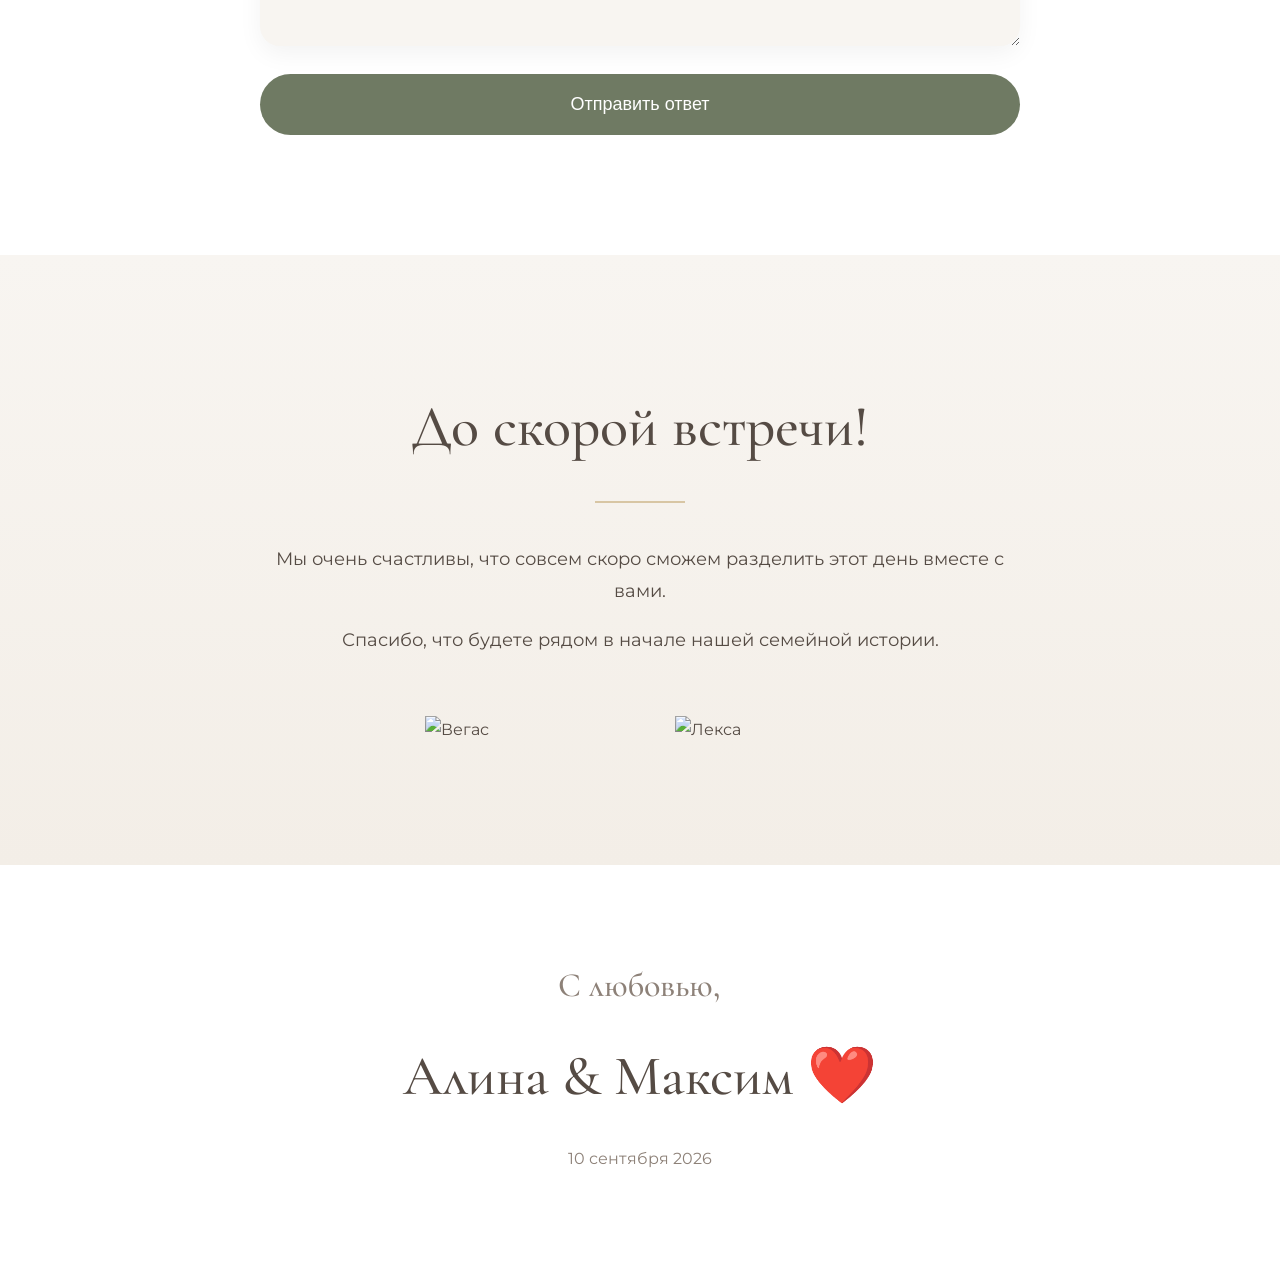
==== commit d0ce0313: "Update index.html" ====
--- a/index.html
+++ b/index.html
@@ -1,7 +1,7 @@
 <!DOCTYPE html>
 <html lang="ru">
 
-<head>
+<<meta name="msapplication-config" content="icons/browserconfig.xml">>
 
     <meta charset="UTF-8">
     <meta name="viewport" content="width=device-width, initial-scale=1.0">
